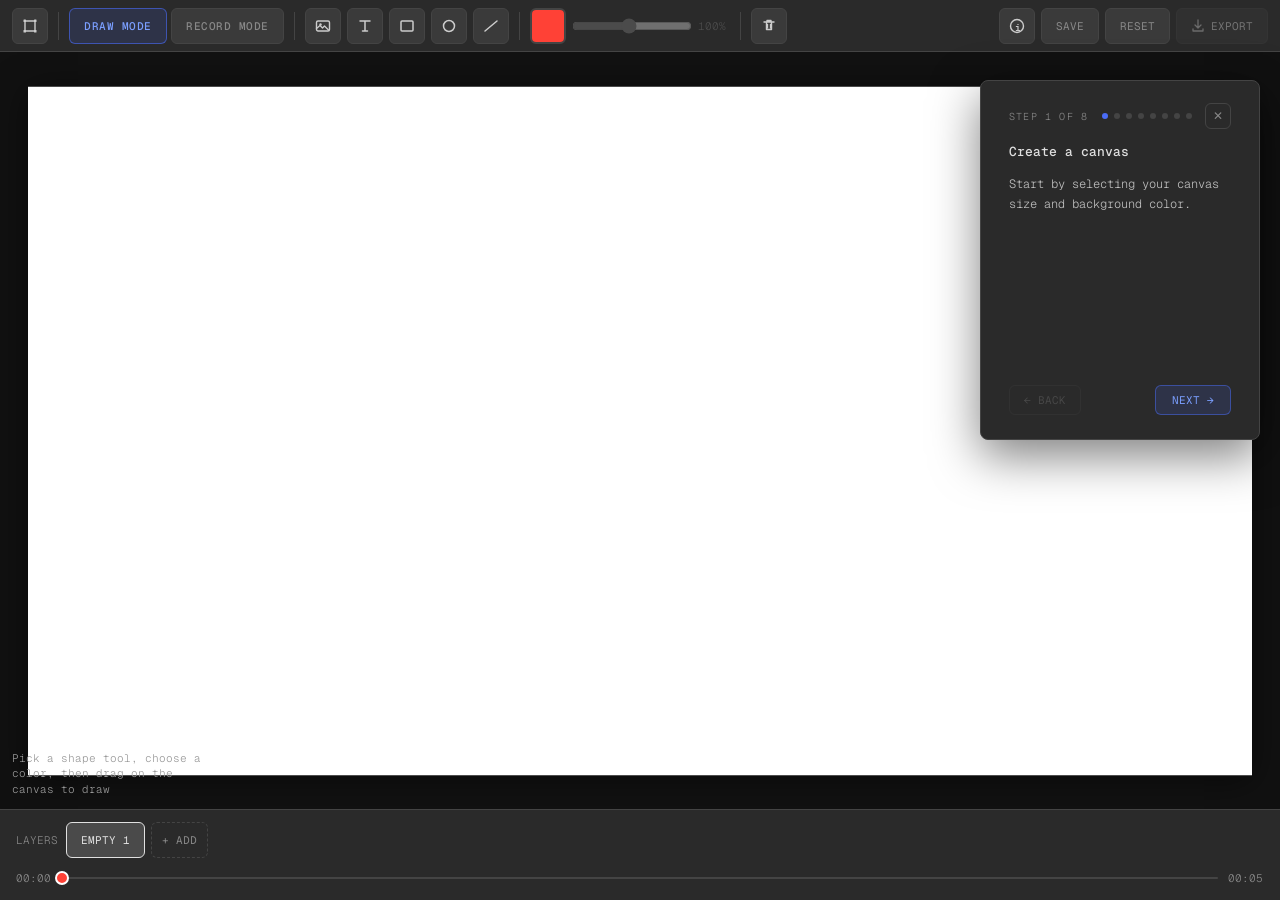
==== index.html @ f1c1f6b2 "updates" ====
<!DOCTYPE html>
<html lang="en">
<head>
<meta charset="UTF-8">
<meta name="viewport" content="width=device-width, initial-scale=1.0, maximum-scale=1.0, user-scalable=no">
<title>Motion Recorder</title>

<!-- PWA Meta Tags -->
<meta name="theme-color" content="#1a1a1a" />
<meta name="description" content="Record and animate shapes and images on a canvas" />
<meta name="mobile-web-app-capable" content="yes" />
<meta name="apple-mobile-web-app-capable" content="yes" />
<meta name="apple-mobile-web-app-status-bar-style" content="black-translucent" />
<meta name="apple-mobile-web-app-title" content="Motion" />

<!-- PWA Manifest -->
<link rel="manifest" href="manifest.json" />

<!-- Apple Touch Icons -->
<link rel="apple-touch-icon" href="icons/icon-192.png" />

<link rel="preconnect" href="https://fonts.googleapis.com">
<link rel="preconnect" href="https://fonts.gstatic.com" crossorigin>
<link href="https://fonts.googleapis.com/css2?family=Geist:wght@100..900&display=swap" rel="stylesheet">
<link rel="stylesheet" href="style.css">
</head>
<body>

<!-- TOOLBAR -->
<div id="toolbar">
  <!-- Canvas settings -->
  <button class="tool-btn" id="canvas-settings-btn" title="Canvas settings">
    <svg width="16" height="16" viewBox="0 0 16 16" fill="none">
      <rect x="3" y="3" width="10" height="10" rx="1" stroke="#ccc" stroke-width="1.4"/>
      <rect x="1.5" y="1.5" width="2.5" height="2.5" rx="0.5" fill="#ccc"/>
      <rect x="12" y="1.5" width="2.5" height="2.5" rx="0.5" fill="#ccc"/>
      <rect x="1.5" y="12" width="2.5" height="2.5" rx="0.5" fill="#ccc"/>
      <rect x="12" y="12" width="2.5" height="2.5" rx="0.5" fill="#ccc"/>
    </svg>
  </button>

  <div class="toolbar-sep"></div>

  <div id="mode-btns">
    <button id="btn-draw" class="mode-btn active">DRAW MODE</button>
    <button id="btn-record" class="mode-btn">RECORD MODE</button>
  </div>

  <div class="toolbar-sep"></div>

  <!-- Draw tools (visible in draw mode only) -->
  <div id="draw-tools">
    <button class="tool-btn" id="tool-image" title="Upload image">
      <svg width="16" height="16" viewBox="0 0 16 16" fill="none">
        <rect x="1.5" y="3" width="13" height="10" rx="1.5" stroke="#ccc" stroke-width="1.4"/>
        <circle cx="5.5" cy="6.5" r="1.2" fill="#ccc"/>
        <path d="M1.5 10.5l3.5-3 2.5 2.5 2-2 4 4" stroke="#ccc" stroke-width="1.3" stroke-linejoin="round" stroke-linecap="round"/>
      </svg>
    </button>
    <input type="file" id="image-input" accept="image/*" style="display:none">
    <button class="tool-btn" id="tool-text" title="Text">
      <svg width="16" height="16" viewBox="0 0 16 16" fill="none">
        <path d="M3 3h10M8 3v10M5.5 13h5" stroke="#ccc" stroke-width="1.5" stroke-linecap="round" stroke-linejoin="round"/>
      </svg>
    </button>
    <button class="tool-btn" id="tool-rect" title="Rectangle">
      <svg width="16" height="16" viewBox="0 0 16 16" fill="none">
        <rect x="2" y="3" width="12" height="10" rx="1" stroke="#ccc" stroke-width="1.5"/>
      </svg>
    </button>
    <button class="tool-btn" id="tool-circle" title="Circle">
      <svg width="16" height="16" viewBox="0 0 16 16" fill="none">
        <circle cx="8" cy="8" r="5.5" stroke="#ccc" stroke-width="1.5"/>
      </svg>
    </button>
    <button class="tool-btn" id="tool-line" title="Line">
      <svg width="16" height="16" viewBox="0 0 16 16" fill="none">
        <line x1="2" y1="13" x2="14" y2="3" stroke="#ccc" stroke-width="1.5" stroke-linecap="round"/>
      </svg>
    </button>
    <div class="toolbar-sep"></div>
    <!-- Color -->
    <button id="color-btn" title="Color">
      <input type="color" id="color-input" value="#ff4136">
      <div id="color-preview"></div>
    </button>
    <!-- Size -->
    <div id="toolbar-size-wrap">
      <input type="range" id="toolbar-size" min="10" max="200" value="100" title="Size">
      <span id="toolbar-size-val">100%</span>
    </div>
    <div class="toolbar-sep"></div>
    <button class="tool-btn delete-btn" title="Delete">
      <svg width="16" height="16" viewBox="0 0 16 16" fill="none">
        <path d="M3 4h10M6 4V2.5h4V4M5.5 4v7.5h5V4" stroke="#ccc" stroke-width="1.4" stroke-linecap="round" stroke-linejoin="round"/>
        <line x1="6.5" y1="6.5" x2="6.5" y2="10" stroke="#ccc" stroke-width="1.3" stroke-linecap="round"/>
        <line x1="9.5" y1="6.5" x2="9.5" y2="10" stroke="#ccc" stroke-width="1.3" stroke-linecap="round"/>
      </svg>
    </button>
  </div>

  <!-- Record tools (visible in record mode only) -->
  <div id="record-tools" class="hidden">
    <button class="ctrl-btn rec-btn" id="rec-btn" title="Record">
      <svg width="10" height="10" viewBox="0 0 10 10" fill="none">
        <circle cx="5" cy="5" r="4" fill="var(--accent)"/>
      </svg>
      <span class="rec-btn-label">PRESS R</span>
    </button>
    <select id="duration-select">
      <option value="3">3s</option>
      <option value="5" selected>5s</option>
      <option value="10">10s</option>
      <option value="15">15s</option>
      <option value="30">30s</option>
    </select>
    <button class="ctrl-btn" id="play-btn" title="Play">
      <svg width="14" height="14" viewBox="0 0 14 14" fill="none">
        <polygon points="3,1 13,7 3,13" fill="#ccc"/>
      </svg>
    </button>
    <button class="ctrl-btn" id="stop-btn" title="Stop">
      <svg width="14" height="14" viewBox="0 0 14 14" fill="none">
        <rect x="2" y="2" width="10" height="10" rx="1" fill="#ccc"/>
      </svg>
    </button>
    <div class="toolbar-sep"></div>
    <button class="tool-btn delete-btn" title="Delete">
      <svg width="16" height="16" viewBox="0 0 16 16" fill="none">
        <path d="M3 4h10M6 4V2.5h4V4M5.5 4v7.5h5V4" stroke="#ccc" stroke-width="1.4" stroke-linecap="round" stroke-linejoin="round"/>
        <line x1="6.5" y1="6.5" x2="6.5" y2="10" stroke="#ccc" stroke-width="1.3" stroke-linecap="round"/>
        <line x1="9.5" y1="6.5" x2="9.5" y2="10" stroke="#ccc" stroke-width="1.3" stroke-linecap="round"/>
      </svg>
    </button>
  </div>

  <!-- Info + Export (right-aligned group) -->
  <div id="toolbar-right">
    <button id="info-btn" title="How to use">
      <svg width="16" height="16" viewBox="0 0 16 16" fill="none">
        <circle cx="8" cy="8" r="6.5" stroke="#ccc" stroke-width="1.4"/>
        <text x="8" y="12.5" text-anchor="middle" font-family="IBM Plex Mono,monospace" font-size="9" font-weight="600" fill="#ccc">i</text>
      </svg>
    </button>
    <button id="save-btn" title="Save project (⌘S)">SAVE</button>
    <button id="reset-btn">RESET</button>
    <button id="export-btn" disabled>
      <svg width="14" height="14" viewBox="0 0 14 14" fill="none">
        <path d="M7 1v8M4 6l3 3 3-3M2 10v2h10v-2" stroke="#ccc" stroke-width="1.3" stroke-linecap="round" stroke-linejoin="round"/>
      </svg>
      EXPORT
    </button>
  </div>
</div>

<!-- Text editing overlay — fixed position, sits above everything -->
<textarea id="text-edit-input" class="hidden" rows="1" autocomplete="off" spellcheck="false"></textarea>

<!-- CANVAS -->
<div id="canvas-area">
  <canvas id="main-canvas"></canvas>
  <div id="rec-overlay"><div class="rec-dot"></div> REC <span id="rec-timer">0.0s</span></div>
  <div id="status">Pick a shape tool, choose a color, then drag on the canvas to draw</div>

  <!-- SHAPE INSPECTOR — lives inside canvas-area so position:absolute is relative to the canvas -->
  <div id="inspector">
    <div id="inspector-title">SHAPE</div>
    <div class="inspector-row" id="insp-color-row">
      <label>COLOR</label>
      <div id="insp-color-wrap">
        <input type="color" id="insp-color" />
        <div id="insp-color-preview"></div>
      </div>
    </div>
    <div class="inspector-row">
      <label>SIZE</label>
      <input type="range" id="insp-size" min="5" max="200" value="100" />
      <span id="insp-size-val">100%</span>
    </div>
    <button id="insp-close">DONE</button>
  </div>
</div>

<!-- BOTTOM PANEL -->
<div id="bottom-panel">
  <div id="layer-row">
    <span class="row-label">LAYERS</span>
    <button class="layer-tab active" data-layer="0">EMPTY 1</button>
    <button id="add-layer-btn">+ ADD</button>
  </div>

  <div id="timeline-row">
    <span id="time-start">00:00</span>
    <div id="timeline-track">
      <div id="timeline-bg"></div>
      <div id="timeline-filled"></div>
      <div id="timeline-head"></div>
    </div>
    <span id="time-end">05:00</span>
  </div>
</div>

<!-- Export Modal -->
<div id="modal">
  <div id="modal-box">
    <h3>Exporting WebM</h3>
    <p>Rendering frames...</p>
    <div id="modal-progress-bg"><div id="modal-progress"></div></div>
    <div id="modal-status"></div>
    <button id="modal-cancel">Cancel</button>
  </div>
</div>

<!-- Canvas Settings Modal -->
<div id="canvas-modal">
  <div id="canvas-modal-box">
    <div id="canvas-modal-header">
      <span id="canvas-modal-title">CANVAS</span>
      <button id="canvas-modal-close" title="Close">✕</button>
    </div>

    <div class="canvas-section-label">ASPECT RATIO</div>
    <div id="ratio-options">
      <button class="ratio-btn active" data-ratio="16:9">
        <div class="ratio-preview ratio-16-9"></div>
        <span>16:9</span>
      </button>
      <button class="ratio-btn" data-ratio="1:1">
        <div class="ratio-preview ratio-1-1"></div>
        <span>1:1</span>
      </button>
      <button class="ratio-btn" data-ratio="9:16">
        <div class="ratio-preview ratio-9-16"></div>
        <span>9:16</span>
      </button>
    </div>

    <div class="canvas-section-label">BACKGROUND COLOR</div>
    <div id="canvas-bg-row">
      <div id="canvas-bg-wrap">
        <input type="color" id="canvas-bg-input" value="#ffffff" />
        <div id="canvas-bg-preview"></div>
      </div>
      <span id="canvas-bg-hex">#ffffff</span>
    </div>

    <div id="canvas-modal-footer">
      <button id="canvas-modal-cancel">CANCEL</button>
      <button id="canvas-modal-save">SAVE</button>
    </div>
  </div>
</div>

<!-- Help Modal -->
<div id="help-modal">
  <div id="help-box">
    <div id="help-header">
      <div id="help-step-label">STEP <span id="help-step-num">1</span> OF 8</div>
      <div id="help-dots"></div>
      <button id="help-close" title="Close">✕</button>
    </div>
    <div id="help-title"></div>
    <div id="help-body"></div>
    <div id="help-footer">
      <button id="help-back">← BACK</button>
      <div id="help-actions">
        <button id="help-next">NEXT →</button>
      </div>
    </div>
  </div>
</div>

<!-- Reset Confirmation Modal -->
<div id="reset-modal">
  <div id="reset-modal-box">
    <div id="reset-modal-title">RESET CANVAS</div>
    <p id="reset-modal-msg">Are you sure you want to reset the canvas? Any progress saved will be lost.</p>
    <div id="reset-modal-footer">
      <button id="reset-modal-cancel">CANCEL</button>
      <button id="reset-modal-confirm">RESET</button>
    </div>
  </div>
</div>

  <script src="app.js"></script>
</body>
</html>
---- style.css ----
@import url('https://fonts.googleapis.com/css2?family=IBM+Plex+Mono:wght@300;400;500&family=IBM+Plex+Sans:wght@300;400;500&display=swap');

@import url('https://fonts.googleapis.com/css2?family=Geist:wght@100..900&display=swap');
@import url('https://fonts.googleapis.com/css2?family=Geist+Mono:wght@100..900&display=swap');


  *, *::before, *::after { box-sizing: border-box; margin: 0; padding: 0; }

  :root {
    --bg: #1a1a1a;
    --panel: #2a2a2a;
    --panel-light: #333;
    --border: #444;
    --text: #e0e0e0;
    --text-dim: #888;
    --accent: #ff4136;
    --accent-blue: #4a6cf7;
    --btn-bg: #3a3a3a;
    --btn-active: #4a4a4a;
    --font: "Geist Mono", monospace;
  }

  body {
    background: var(--bg);
    color: var(--text);
    font-family: var(--font);
    font-weight: 300;
    height: 100vh;
    height: 100dvh;
    display: flex;
    flex-direction: column;
    overflow: hidden;
    user-select: none;
  }

  /* TOP TOOLBAR */
  #toolbar {
    background: var(--panel);
    border-bottom: 1px solid var(--border);
    height: 52px;
    display: flex;
    align-items: center;
    padding: 0 12px;
    gap: 6px;
    flex-shrink: 0;
  }

  .tool-btn {
    width: 36px;
    height: 36px;
    background: var(--btn-bg);
    border: 1px solid var(--border);
    border-radius: 6px;
    cursor: pointer;
    display: flex;
    align-items: center;
    justify-content: center;
    transition: all 0.15s;
    position: relative;
  }
  .tool-btn:hover { background: var(--btn-active); border-color: #666; }
  .tool-btn.active { border-color: var(--accent-blue); background: rgba(74,108,247,0.15); }

  .tool-btn svg { pointer-events: none; }

  .toolbar-sep { width: 1px; height: 28px; background: var(--border); margin: 0 4px; }

  #draw-tools, #record-tools {
    display: flex;
    align-items: center;
    gap: 6px;
  }
  .hidden { display: none !important; }

  /* Color picker */
  #color-btn {
    width: 36px; height: 36px;
    border-radius: 6px;
    border: 2px solid var(--border);
    cursor: pointer;
    transition: border-color 0.15s;
    padding: 0;
    overflow: hidden;
    position: relative;
  }
  #color-btn:hover { border-color: #666; }
  #color-input {
    position: absolute; inset: 0;
    width: 100%; height: 100%;
    border: none; padding: 0;
    cursor: pointer;
    opacity: 0;
  }
  #color-preview {
    width: 100%; height: 100%;
    background: #ff4136;
    pointer-events: none;
  }

  /* Toolbar size slider */
  #toolbar-size-wrap {
    display: flex;
    align-items: center;
    gap: 6px;
    opacity: 0.35;
    pointer-events: none;
    transition: opacity 0.15s;
  }
  #toolbar-size-wrap.active {
    opacity: 1;
    pointer-events: auto;
  }
  #toolbar-size {
    width: 120px;
    accent-color: #888;
    cursor: pointer;
  }
  #toolbar-size-val {
    font-family: var(--font);
    font-size: 11px;
    color: var(--text-dim);
    min-width: 32px;
  }

  /* Size selector */
  #size-select {
    background: var(--btn-bg);
    border: 1px solid var(--border);
    border-radius: 6px;
    color: var(--text);
    font-family: var(--font);
    font-size: 11px;
    padding: 0 8px;
    height: 36px;
    cursor: pointer;
    outline: none;
  }

  /* Export btn top-right */
  #export-btn {
    margin-left: auto;
    background: var(--btn-bg);
    border: 1px solid var(--border);
    border-radius: 6px;
    color: var(--text);
    font-family: var(--font);
    font-size: 11px;
    padding: 0 14px;
    height: 36px;
    cursor: pointer;
    display: flex; align-items: center; gap: 6px;
    transition: all 0.15s;
  }
  #export-btn:hover { background: var(--btn-active); border-color: #666; }
  #export-btn:disabled { opacity: 0.4; cursor: not-allowed; }

  /* CANVAS AREA */
  #canvas-area {
    flex: 1;
    position: relative;
    overflow: hidden;
    background: #111;   /* dark surround so the canvas boundary is clear */
    cursor: default;
  }

  /* Canvas is centred and sized by JS to match the chosen aspect ratio */
  #main-canvas {
    position: absolute;
    top: 50%;
    left: 50%;
    transform: translate(-50%, -50%);
    box-shadow: 0 4px 32px rgba(0,0,0,0.5);
    cursor: crosshair;
    touch-action: none; /* prevent browser scroll/zoom on touch */
  }

  /* Recording overlay */
  #rec-overlay {
    position: absolute;
    top: 12px; right: 12px;
    background: rgba(255,65,54,0.9);
    color: white;
    font-family: var(--font);
    font-size: 12px;
    padding: 6px 12px;
    border-radius: 20px;
    display: none;
    align-items: center;
    gap: 6px;
    pointer-events: none;
  }
  #rec-overlay.visible { display: flex; }
  .rec-dot {
    width: 8px; height: 8px;
    border-radius: 50%;
    background: white;
    animation: blink 1s infinite;
  }
  @keyframes blink { 0%,100%{opacity:1} 50%{opacity:0.2} }

  /* Status bar */
  #status {
      position: absolute;
      bottom: 12px;
      left: 12px;
      font-family: var(--font);
      font-size: 11px;
      color: #999;
      pointer-events: none;
      max-width: 200px;
      line-height: 1.4;
      word-break: break-word;
  }

  /* BOTTOM PANEL */
  #bottom-panel {
    background: var(--panel);
    border-top: 1px solid var(--border);
    padding: 12px 16px;
    padding-bottom: max(12px, calc(12px + env(safe-area-inset-bottom)));
    flex-shrink: 0;
    display: flex;
    flex-direction: column;
    gap: 10px;
  }

  /* Layer tabs row */
  #layer-row {
    display: flex;
    align-items: center;
    gap: 6px;
    flex-shrink: 1;
    min-width: 0;
  }

  /* "LAYERS" label */
  .row-label {
    font-family: var(--font);
    font-size: 11px;
    color: var(--text-dim);
    margin-right: 2px;
    white-space: nowrap;
    flex-shrink: 0;
  }

  .layer-tab {
    height: 36px;
    padding: 0 14px;
    background: var(--btn-bg);
    border: 1px solid var(--border);
    border-radius: 6px;
    color: var(--text-dim);
    font-family: var(--font);
    font-size: 11px;
    cursor: pointer;
    transition: all 0.15s;
    white-space: nowrap;
  }
  .layer-tab:hover { background: var(--btn-active); color: var(--text); }
  .layer-tab.active { border-color: var(--text); color: var(--text); background: var(--btn-active); }
  .layer-tab.has-shape { border-color: var(--accent-blue); color: var(--text); }
  .layer-tab.has-animation { border-color: var(--accent); color: var(--text); }
  .layer-tab.dragging { opacity: 0.35; cursor: grabbing; }
  .layer-tab.drag-over { border-color: var(--accent-blue); background: rgba(74,108,247,0.2); }
  .layer-tab[draggable="true"] { cursor: grab; }

  #add-layer-btn {
    height: 36px;
    padding: 0 10px;
    background: none;
    border: 1px dashed var(--border);
    border-radius: 6px;
    color: var(--text-dim);
    font-family: var(--font);
    font-size: 11px;
    cursor: pointer;
    transition: all 0.15s;
    white-space: nowrap;
    flex-shrink: 0;
  }
  #add-layer-btn:hover { border-color: #666; color: var(--text); }

  .ctrl-btn {
    width: 36px; height: 36px;
    background: var(--btn-bg);
    border: 1px solid var(--border);
    border-radius: 6px;
    cursor: pointer;
    display: flex; align-items: center; justify-content: center;
    transition: all 0.15s;
  }
  .ctrl-btn:hover { background: var(--btn-active); }
  .ctrl-btn.rec-btn { border-color: var(--accent); background: rgba(255,65,54,0.15); }
  .ctrl-btn.rec-btn:hover { background: rgba(255,65,54,0.3); }
  .ctrl-btn.rec-btn.recording { background: var(--accent); }
  .ctrl-btn.rec-btn.recording .rec-btn-label { color: white; }
  .ctrl-btn.rec-btn.recording svg circle { fill: white; }

  /* "PRESS R" label inside record button — desktop only */
  .rec-btn-label {
    font-family: var(--font);
    font-size: 10px;
    color: var(--accent);
    white-space: nowrap;
    pointer-events: none;
  }
  .ctrl-btn.rec-btn {
    width: auto;
    padding: 0 10px;
    gap: 7px;
  }

  /* Timeline */
  #timeline-row {
    display: flex;
    align-items: center;
    gap: 10px;
  }

  #time-start, #time-end {
    font-family: var(--font);
    font-size: 11px;
    color: var(--text-dim);
    min-width: 36px;
  }

  #timeline-track {
    flex: 1;
    height: 20px;
    position: relative;
    cursor: pointer;
  }

  #timeline-bg {
    position: absolute;
    top: 50%; transform: translateY(-50%);
    width: 100%; height: 2px;
    background: var(--border);
    border-radius: 1px;
  }

  #timeline-filled {
    position: absolute;
    top: 50%; transform: translateY(-50%);
    left: 0; height: 2px;
    background: var(--accent);
    border-radius: 1px;
    width: 0%;
    transition: width 0.05s linear;
  }

  #timeline-head {
    position: absolute;
    top: 50%; transform: translate(-50%, -50%);
    width: 14px; height: 14px;
    background: var(--accent);
    border-radius: 50%;
    border: 2px solid #fff;
    left: 0%;
    cursor: grab;
    transition: left 0.05s linear;
  }
  #timeline-head:active { cursor: grabbing; }

  /* Mode buttons */
  #mode-btns {
    display: flex;
    align-items: center;
    gap: 4px;
  }

  .mode-btn {
    height: 36px;
    padding: 0 14px;
    border-radius: 6px;
    font-family: var(--font);
    font-size: 11px;
    font-weight: 500;
    letter-spacing: 0.05em;
    cursor: pointer;
    transition: all 0.18s ease;
    white-space: nowrap;
    /* inactive / greyed state */
    background: var(--btn-bg);
    border: 1px solid var(--border);
    color: var(--text-dim);
  }
  .mode-btn:hover:not(.active):not(:disabled) {
    background: var(--btn-active);
    border-color: #666;
    color: var(--text);
  }

  /* DRAW active */
  #btn-draw.active {
    border: 1.5px solid rgba(74,108,247,0.6);
    background: rgba(74,108,247,0.15);
    color: #7b9fff;
  }

  /* RECORD active */
  #btn-record.active {
    border: 1.5px solid rgba(255,65,54,0.6);
    background: rgba(255,65,54,0.12);
    color: #ff7a73;
  }

  .mode-btn:disabled {
    opacity: 0.4;
    cursor: not-allowed;
  }
  #duration-select {
    background: var(--btn-bg);
    border: 1px solid var(--border);
    border-radius: 6px;
    color: var(--text);
    font-family: var(--font);
    font-size: 11px;
    padding: 0 8px;
    height: 36px;
    cursor: pointer;
    outline: none;
  }

  /* Modal overlay */
  #modal {
    display: none;
    position: fixed; inset: 0;
    background: rgba(0,0,0,0.7);
    z-index: 100;
    align-items: center;
    justify-content: center;
  }
  #modal.visible { display: flex; }
  #modal-box {
    background: var(--panel);
    border: 1px solid var(--border);
    border-radius: 10px;
    padding: 28px 32px;
    min-width: 280px;
    text-align: center;
  }
  #modal-box h3 { font-family: var(--font); font-size: 14px; margin-bottom: 8px; }
  #modal-box p { font-size: 13px; color: var(--text-dim); margin-bottom: 20px; }
  #modal-progress-bg {
    height: 4px; background: var(--border); border-radius: 2px; overflow: hidden; margin-bottom: 20px;
  }
  #modal-progress { height: 100%; background: var(--accent); width: 0%; transition: width 0.1s; }
  #modal-cancel {
    background: var(--btn-bg); border: 1px solid var(--border); border-radius: 6px;
    color: var(--text); font-family: var(--font); font-size: 12px;
    padding: 8px 20px; cursor: pointer;
  }
  #modal-status {
    font-family: var(--font);
    font-size: 11px;
    color: var(--text-dim);
    margin-bottom: 14px;
    min-height: 16px;
  }
  /* Shape Inspector */
  #inspector {
    display: none;
    position: absolute;
    background: var(--panel);
    border: 1px solid var(--border);
    border-radius: 8px;
    padding: 14px 16px;
    width: 220px;
    box-shadow: 0 8px 32px rgba(0,0,0,0.4);
    z-index: 50;
    flex-direction: column;
    gap: 12px;
  }
  #inspector.visible { display: flex; }

  #inspector-title {
    font-family: var(--font);
    font-size: 10px;
    letter-spacing: 0.1em;
    color: var(--text-dim);
    margin-bottom: 2px;
  }

  .inspector-row {
    display: flex;
    align-items: center;
    gap: 10px;
  }
  .inspector-row label {
    font-family: var(--font);
    font-size: 10px;
    color: var(--text-dim);
    width: 36px;
    flex-shrink: 0;
  }

  #insp-color-wrap {
    position: relative;
    width: 32px; height: 32px;
    border-radius: 6px;
    border: 1.5px solid var(--border);
    overflow: hidden;
    cursor: pointer;
    flex-shrink: 0;
  }
  #insp-color {
    position: absolute; inset: 0;
    width: 100%; height: 100%;
    opacity: 0; cursor: pointer;
  }
  #insp-color-preview {
    position: absolute; inset: 0;
    pointer-events: none;
  }

  #insp-size {
    flex: 1;
    accent-color: var(--accent-blue);
    cursor: pointer;
  }
  #insp-size-val {
    font-family: var(--font);
    font-size: 10px;
    color: var(--text-dim);
    width: 34px;
    text-align: right;
    flex-shrink: 0;
  }

  #insp-close {
    margin-top: 2px;
    background: var(--btn-bg);
    border: 1px solid var(--border);
    border-radius: 6px;
    color: var(--text);
    font-family: var(--font);
    font-size: 11px;
    padding: 7px 0;
    cursor: pointer;
    transition: background 0.15s;
  }
  #insp-close:hover { background: var(--btn-active); }

  /* Toolbar right group (info + export) */
  #toolbar-right {
    margin-left: auto;
    display: flex;
    align-items: center;
    gap: 6px;
  }
  #export-btn { margin-left: 0; } /* reset the old margin-left:auto */

  /* Info button */
  #info-btn {
    width: 36px; height: 36px;
    background: var(--btn-bg);
    border: 1px solid var(--border);
    border-radius: 6px;
    cursor: pointer;
    display: flex; align-items: center; justify-content: center;
    transition: all 0.15s;
    flex-shrink: 0;
  }
  #info-btn:hover { background: var(--btn-active); border-color: #666; }

  /* Save button */
  #save-btn {
    background: var(--btn-bg);
    border: 1px solid var(--border);
    border-radius: 6px;
    color: #888;
    font-family: var(--font);
    font-size: 11px;
    padding: 0 14px;
    height: 36px;
    cursor: pointer;
    display: flex; align-items: center;
    transition: all 0.15s;
    white-space: nowrap;
  }
  #save-btn:hover { background: var(--btn-active); border-color: #666; color: #ccc; }
  #save-btn.unsaved { border-color: var(--accent); color: var(--accent); }
  #save-btn.unsaved:hover { background: var(--btn-active); }
  #save-btn.saved-flash { border-color: #5a9e6f; color: #5a9e6f; }

  /* Help modal overlay */
  #help-modal {
      display: none;
      position: absolute;
      top: 80px;
      right: 20px;
      z-index: 200; 
  }
  #help-modal.visible { display: block; }

  #help-box {
      background: var(--panel);
      border: 1px solid var(--border);
      border-radius: 8px;
      padding: 22px 28px 24px;
      width: 280px;
      height: 360px;
      display: flex;
      flex-direction: column;
      justify-content: space-between;
      gap: 14px;
      box-shadow: 0 16px 48px rgba(0,0,0,0.5);
  }

  /* Header row: step label left, ✕ right */
  #help-header {
    display: flex;
    align-items: center;
    justify-content: space-between;
  }

  #help-step-label {
    font-family: var(--font);
    font-size: 10px;
    letter-spacing: 0.12em;
    color: var(--text-dim);
  }

  /* ✕ close button in header */
  #help-close {
    width: 26px; height: 26px;
    background: none;
    border: 1px solid var(--border);
    border-radius: 6px;
    color: var(--text-dim);
    font-size: 12px;
    line-height: 1;
    cursor: pointer;
    display: flex; align-items: center; justify-content: center;
    transition: all 0.15s;
    padding: 0;
    flex-shrink: 0;
  }
  #help-close:hover { border-color: #666; color: var(--text); background: var(--btn-bg); }

  #help-title {
    font-family: var(--font);
    font-size: 13px;
    font-weight: 500;
    color: var(--text);
    line-height: 1.4;
  }

  #help-body {
    font-family: var(--font);
    font-size: 12px;
    color: #c0c0c0;
    line-height: 1.65;
    flex: 1;
  }

  #help-footer {
    display: flex;
    align-items: center;
    justify-content: space-between;
    margin-top: 4px;
  }

  /* Progress dots */
  #help-dots {
    display: flex;
    gap: 6px;
    align-items: center;
  }
  .help-dot {
    width: 6px; height: 6px;
    border-radius: 50%;
    background: var(--border);
    transition: background 0.2s;
  }
  .help-dot.active { background: var(--accent-blue); }

  #help-actions {
    display: flex;
    gap: 8px;
  }

  #help-back {
    background: none;
    border: 1px solid var(--border);
    border-radius: 6px;
    color: var(--text-dim);
    font-family: var(--font);
    font-size: 11px;
    padding: 7px 14px;
    cursor: pointer;
    transition: all 0.15s;
    white-space: nowrap;
  }
  #help-back:hover:not(:disabled) { border-color: #666; color: var(--text); background: var(--btn-bg); }
  #help-back:disabled { opacity: 0.3; cursor: not-allowed; }

  #help-next {
    background: rgba(74,108,247,0.15);
    border: 1px solid rgba(74,108,247,0.5);
    border-radius: 6px;
    color: #7b9fff;
    font-family: var(--font);
    font-size: 11px;
    padding: 7px 16px;
    cursor: pointer;
    transition: all 0.15s;
    white-space: nowrap;
  }
  #help-next:hover { background: rgba(74,108,247,0.25); border-color: rgba(74,108,247,0.8); color: #a0b8ff; }

  /* ─── CANVAS SETTINGS MODAL ──────────────────────────────────────────────── */
  #canvas-modal {
    display: none;
    position: fixed; inset: 0;
    background: rgba(0,0,0,0.6);
    z-index: 200;
    align-items: center;
    justify-content: center;
  }
  #canvas-modal.visible { display: flex; }

  #canvas-modal-box {
    background: var(--panel);
    border: 1px solid var(--border);
    border-radius: 12px;
    padding: 22px 26px 24px;
    width: 340px;
    max-width: calc(100vw - 40px);
    display: flex;
    flex-direction: column;
    gap: 16px;
    box-shadow: 0 16px 48px rgba(0,0,0,0.5);
  }

  #canvas-modal-header {
    display: flex;
    align-items: center;
    justify-content: space-between;
  }

  #canvas-modal-title {
    font-family: var(--font);
    font-size: 11px;
    font-weight: 500;
    letter-spacing: 0.1em;
    color: var(--text-dim);
  }

  #canvas-modal-close {
    width: 26px; height: 26px;
    background: none;
    border: 1px solid var(--border);
    border-radius: 6px;
    color: var(--text-dim);
    font-size: 12px;
    cursor: pointer;
    display: flex; align-items: center; justify-content: center;
    transition: all 0.15s;
    padding: 0;
  }
  #canvas-modal-close:hover { border-color: #666; color: var(--text); background: var(--btn-bg); }

  .canvas-section-label {
    font-family: var(--font);
    font-size: 10px;
    letter-spacing: 0.1em;
    color: var(--text-dim);
    margin-bottom: -8px;
  }

  /* Aspect ratio picker */
  #ratio-options {
    display: flex;
    gap: 10px;
    align-items: flex-end;
  }

  .ratio-btn {
    flex: 1;
    background: var(--btn-bg);
    border: 1.5px solid var(--border);
    border-radius: 8px;
    padding: 12px 8px 10px;
    cursor: pointer;
    display: flex;
    flex-direction: column;
    align-items: center;
    gap: 8px;
    transition: all 0.15s;
    color: var(--text-dim);
    font-family: var(--font);
    font-size: 11px;
  }
  .ratio-btn:hover { background: var(--btn-active); border-color: #666; color: var(--text); }
  .ratio-btn.active {
    border-color: var(--accent-blue);
    background: rgba(74,108,247,0.12);
    color: #7b9fff;
  }

  /* Visual ratio preview boxes */
  .ratio-preview {
    background: var(--text-dim);
    border-radius: 2px;
    opacity: 0.5;
    transition: opacity 0.15s;
  }
  .ratio-btn.active .ratio-preview { opacity: 1; background: #7b9fff; }
  .ratio-btn:hover .ratio-preview  { opacity: 0.8; }

  .ratio-16-9 { width: 48px; height: 27px; }
  .ratio-1-1  { width: 36px; height: 36px; }
  .ratio-9-16 { width: 24px; height: 42px; }

  /* Background color row */
  #canvas-bg-row {
    display: flex;
    align-items: center;
    gap: 12px;
  }

  #canvas-bg-wrap {
    position: relative;
    width: 36px; height: 36px;
    border-radius: 6px;
    border: 1.5px solid var(--border);
    overflow: hidden;
    cursor: pointer;
    flex-shrink: 0;
  }
  #canvas-bg-input {
    position: absolute; inset: 0;
    width: 100%; height: 100%;
    opacity: 0; cursor: pointer;
  }
  #canvas-bg-preview {
    position: absolute; inset: 0;
    background: #ffffff;
    pointer-events: none;
    /* Checkerboard for transparency perception */
    background-image:
      linear-gradient(45deg, #555 25%, transparent 25%),
      linear-gradient(-45deg, #555 25%, transparent 25%),
      linear-gradient(45deg, transparent 75%, #555 75%),
      linear-gradient(-45deg, transparent 75%, #555 75%);
    background-size: 8px 8px;
    background-position: 0 0, 0 4px, 4px -4px, -4px 0;
  }
  #canvas-bg-preview::after {
    content: '';
    position: absolute; inset: 0;
    background: inherit;
  }

  #canvas-bg-hex {
    font-family: var(--font);
    font-size: 12px;
    color: var(--text-dim);
  }

  /* Footer buttons */
  #canvas-modal-footer {
    display: flex;
    justify-content: flex-end;
    gap: 8px;
    margin-top: 4px;
  }

  #canvas-modal-cancel {
    background: none;
    border: 1px solid var(--border);
    border-radius: 6px;
    color: var(--text-dim);
    font-family: var(--font);
    font-size: 11px;
    padding: 8px 16px;
    cursor: pointer;
    transition: all 0.15s;
  }
  #canvas-modal-cancel:hover { border-color: #666; color: var(--text); background: var(--btn-bg); }

  #canvas-modal-save {
    background: rgba(74,108,247,0.15);
    border: 1px solid rgba(74,108,247,0.5);
    border-radius: 6px;
    color: #7b9fff;
    font-family: var(--font);
    font-size: 11px;
    padding: 8px 20px;
    cursor: pointer;
    transition: all 0.15s;
  }
  #canvas-modal-save:hover { background: rgba(74,108,247,0.25); border-color: rgba(74,108,247,0.8); color: #a0b8ff; }

  /* ─── RESET BUTTON ─────────────────────────────────────────────────────── */
  #reset-btn {
    background: var(--btn-bg);
    border: 1px solid var(--border);
    border-radius: 6px;
    color: #888;
    font-family: var(--font);
    font-size: 11px;
    padding: 0 14px;
    height: 36px;
    cursor: pointer;
    display: flex; align-items: center;
    transition: all 0.15s;
    white-space: nowrap;
  }
  #reset-btn:hover { background: var(--btn-active); border-color: #666; color: #ccc; }

  /* ─── RESET CONFIRMATION MODAL ──────────────────────────────────────────── */
  #reset-modal {
    display: none;
    position: fixed; inset: 0;
    background: rgba(0,0,0,0.6);
    z-index: 200;
    align-items: center;
    justify-content: center;
  }
  #reset-modal.visible { display: flex; }

  #reset-modal-box {
    background: var(--panel);
    border: 1px solid var(--border);
    border-radius: 12px;
    padding: 26px 28px 24px;
    width: 360px;
    max-width: calc(100vw - 40px);
    display: flex;
    flex-direction: column;
    gap: 14px;
    box-shadow: 0 16px 48px rgba(0,0,0,0.5);
  }

  #reset-modal-title {
    font-family: var(--font);
    font-size: 11px;
    font-weight: 500;
    letter-spacing: 0.1em;
    color: var(--text-dim);
  }

  #reset-modal-msg {
    font-family: var(--font);
    font-size: 13px;
    color: var(--text);
    line-height: 1.5;
    margin: 0;
  }

  #reset-modal-footer {
    display: flex;
    justify-content: flex-end;
    gap: 8px;
    margin-top: 4px;
  }

  #reset-modal-cancel {
    background: none;
    border: 1px solid var(--border);
    border-radius: 6px;
    color: var(--text-dim);
    font-family: var(--font);
    font-size: 11px;
    padding: 8px 16px;
    cursor: pointer;
    transition: all 0.15s;
  }
  #reset-modal-cancel:hover { border-color: #666; color: var(--text); background: var(--btn-active); }

  #reset-modal-confirm {
    background: rgba(74,108,247,0.15);
    border: 1px solid rgba(74,108,247,0.5);
    border-radius: 6px;
    color: #7b9fff;
    font-family: var(--font);
    font-size: 11px;
    padding: 8px 20px;
    cursor: pointer;
    transition: all 0.15s;
  }
  #reset-modal-confirm:hover { background: rgba(74,108,247,0.25); border-color: rgba(74,108,247,0.8); color: #a0b8ff; }

  /* ─── TEXT EDIT OVERLAY ─────────────────────────────────────────────────── */
  #text-edit-input {
    position: fixed;           /* viewport-relative — never clipped by overflow:hidden */
    background: transparent;
    border: none;
    outline: 1px dashed rgba(200, 200, 200, 0.7);
    border-radius: 2px;
    color: inherit;
    font-family: 'Geist', sans-serif;
    font-weight: 500;
    padding: 2px 8px;
    resize: none;
    overflow: hidden;
    z-index: 300;              /* above everything */
    line-height: 1.2;
    min-width: 120px;
    box-sizing: border-box;
    transform: translateX(-50%);
    white-space: nowrap;
    height: auto;
  }
  #text-edit-input.hidden { display: none; }
  #text-cursor { display: none; }

  /* ─── MOBILE RESPONSIVE ──────────────────────────────────────────────────── */
  @media (max-width: 640px) {
    /* Toolbar scrolls horizontally rather than wrapping */
    #toolbar {
      overflow-x: auto;
      -webkit-overflow-scrolling: touch;
      gap: 4px;
      padding: 0 8px;
      scrollbar-width: none;
    }
    #toolbar::-webkit-scrollbar { display: none; }

    /* Slightly larger touch targets */
    .tool-btn,
    #color-btn,
    #canvas-settings-btn,
    #info-btn {
      width: 42px;
      height: 42px;
      flex-shrink: 0;
    }

    .mode-btn {
      height: 42px;
      padding: 0 12px;
      font-size: 10px;
    }

    #export-btn,
    #save-btn {
      height: 42px;
      padding: 0 12px;
      font-size: 10px;
      white-space: nowrap;
    }

    #toolbar { height: 58px; }

    /* Bottom panel: stack timeline below the controls row */
    #bottom-panel { padding: 10px 12px; gap: 8px; }

    .layer-tab,
    #add-layer-btn { height: 42px; }

    .ctrl-btn { width: 42px; height: 42px; padding: 0; gap: 0; }
    .rec-btn-label { display: none; }
    .ctrl-btn.rec-btn { width: 42px; padding: 0; }

    #duration-select { height: 42px; }

    /* Modals full-width on mobile */
    #canvas-modal-box,
    #help-box {
      width: calc(100vw - 24px);
      padding: 18px 18px 20px;
    }

    /* Inspector full-width */
    #inspector { width: calc(100vw - 32px); }

    /* Status text readable */
    #status { font-size: 10px; }
  }
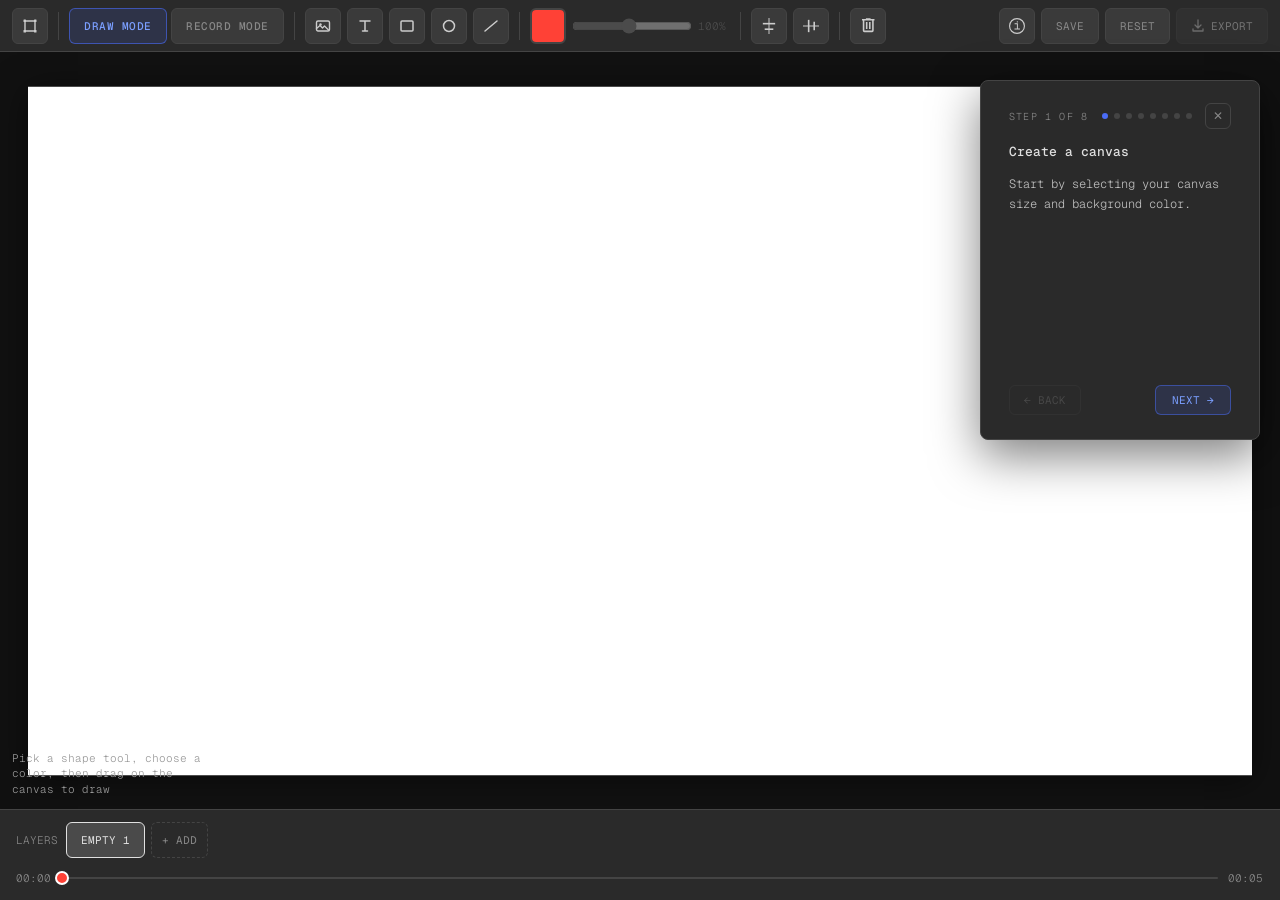
==== commit 1442ad81: "icons" ====
--- a/index.html
+++ b/index.html
@@ -90,11 +90,24 @@
       <span id="toolbar-size-val">100%</span>
     </div>
     <div class="toolbar-sep"></div>
+    <button class="tool-btn" id="align-h" title="Centre horizontally">
+      <svg width="16" height="16" viewBox="0 0 20 26" fill="none">
+        <path d="M10 0L10 26" stroke="#ccc" stroke-width="1.6"/>
+        <path d="M0 9.2L20 9.2" stroke="#ccc" stroke-width="2.6"/>
+        <path d="M3 18.2H17" stroke="#ccc" stroke-width="2.6"/>
+      </svg>
+    </button>
+    <button class="tool-btn" id="align-v" title="Centre vertically">
+      <svg width="16" height="16" viewBox="0 0 26 20" fill="none">
+        <path d="M0 10L26 10" stroke="#ccc" stroke-width="1.6"/>
+        <path d="M9.2 20L9.2 0" stroke="#ccc" stroke-width="2.6"/>
+        <path d="M18.2 17V3" stroke="#ccc" stroke-width="2.6"/>
+      </svg>
+    </button>
+    <div class="toolbar-sep"></div>
     <button class="tool-btn delete-btn" title="Delete">
-      <svg width="16" height="16" viewBox="0 0 16 16" fill="none">
-        <path d="M3 4h10M6 4V2.5h4V4M5.5 4v7.5h5V4" stroke="#ccc" stroke-width="1.4" stroke-linecap="round" stroke-linejoin="round"/>
-        <line x1="6.5" y1="6.5" x2="6.5" y2="10" stroke="#ccc" stroke-width="1.3" stroke-linecap="round"/>
-        <line x1="9.5" y1="6.5" x2="9.5" y2="10" stroke="#ccc" stroke-width="1.3" stroke-linecap="round"/>
+      <svg width="13" height="15" viewBox="0 0 15 17" fill="none">
+        <path d="M2.7 16.2C2.205 16.2 1.7814 16.0239 1.4292 15.6717C1.077 15.3195 0.9006 14.8956 0.9 14.4V2.7H0V0.9H4.5V0H9.9V0.9H14.4V2.7H13.5V14.4C13.5 14.895 13.3239 15.3189 12.9717 15.6717C12.6195 16.0245 12.1956 16.2006 11.7 16.2H2.7ZM11.7 2.7H2.7V14.4H11.7V2.7ZM4.5 12.6H6.3V4.5H4.5V12.6ZM8.1 12.6H9.9V4.5H8.1V12.6Z" fill="#ccc"/>
       </svg>
     </button>
   </div>
@@ -126,10 +139,8 @@
     </button>
     <div class="toolbar-sep"></div>
     <button class="tool-btn delete-btn" title="Delete">
-      <svg width="16" height="16" viewBox="0 0 16 16" fill="none">
-        <path d="M3 4h10M6 4V2.5h4V4M5.5 4v7.5h5V4" stroke="#ccc" stroke-width="1.4" stroke-linecap="round" stroke-linejoin="round"/>
-        <line x1="6.5" y1="6.5" x2="6.5" y2="10" stroke="#ccc" stroke-width="1.3" stroke-linecap="round"/>
-        <line x1="9.5" y1="6.5" x2="9.5" y2="10" stroke="#ccc" stroke-width="1.3" stroke-linecap="round"/>
+      <svg width="13" height="15" viewBox="0 0 15 17" fill="none">
+        <path d="M2.7 16.2C2.205 16.2 1.7814 16.0239 1.4292 15.6717C1.077 15.3195 0.9006 14.8956 0.9 14.4V2.7H0V0.9H4.5V0H9.9V0.9H14.4V2.7H13.5V14.4C13.5 14.895 13.3239 15.3189 12.9717 15.6717C12.6195 16.0245 12.1956 16.2006 11.7 16.2H2.7ZM11.7 2.7H2.7V14.4H11.7V2.7ZM4.5 12.6H6.3V4.5H4.5V12.6ZM8.1 12.6H9.9V4.5H8.1V12.6Z" fill="#ccc"/>
       </svg>
     </button>
   </div>
@@ -138,8 +149,8 @@
   <div id="toolbar-right">
     <button id="info-btn" title="How to use">
       <svg width="16" height="16" viewBox="0 0 16 16" fill="none">
-        <circle cx="8" cy="8" r="6.5" stroke="#ccc" stroke-width="1.4"/>
-        <text x="8" y="12.5" text-anchor="middle" font-family="IBM Plex Mono,monospace" font-size="9" font-weight="600" fill="#ccc">i</text>
+        <path d="M7.92257 11.4287V5.37155H8.88257V11.4287H7.92257ZM5.48828 11.4287V10.583H10.974V11.4287H5.48828ZM5.60257 6.21726V5.37155H8.88257V6.21726H5.60257ZM7.83114 4.42298V3.30298H8.83685V4.42298H7.83114Z" fill="#ccc"/>
+        <rect x="0.571429" y="0.571429" width="14.8571" height="14.8571" rx="7.42857" stroke="#ccc" stroke-width="1.14286"/>
       </svg>
     </button>
     <button id="save-btn" title="Save project (⌘S)">SAVE</button>
--- a/style.css
+++ b/style.css
@@ -1037,7 +1037,8 @@
     }
 
     #export-btn,
-    #save-btn {
+    #save-btn,
+    #reset-btn {
       height: 42px;
       padding: 0 12px;
       font-size: 10px;
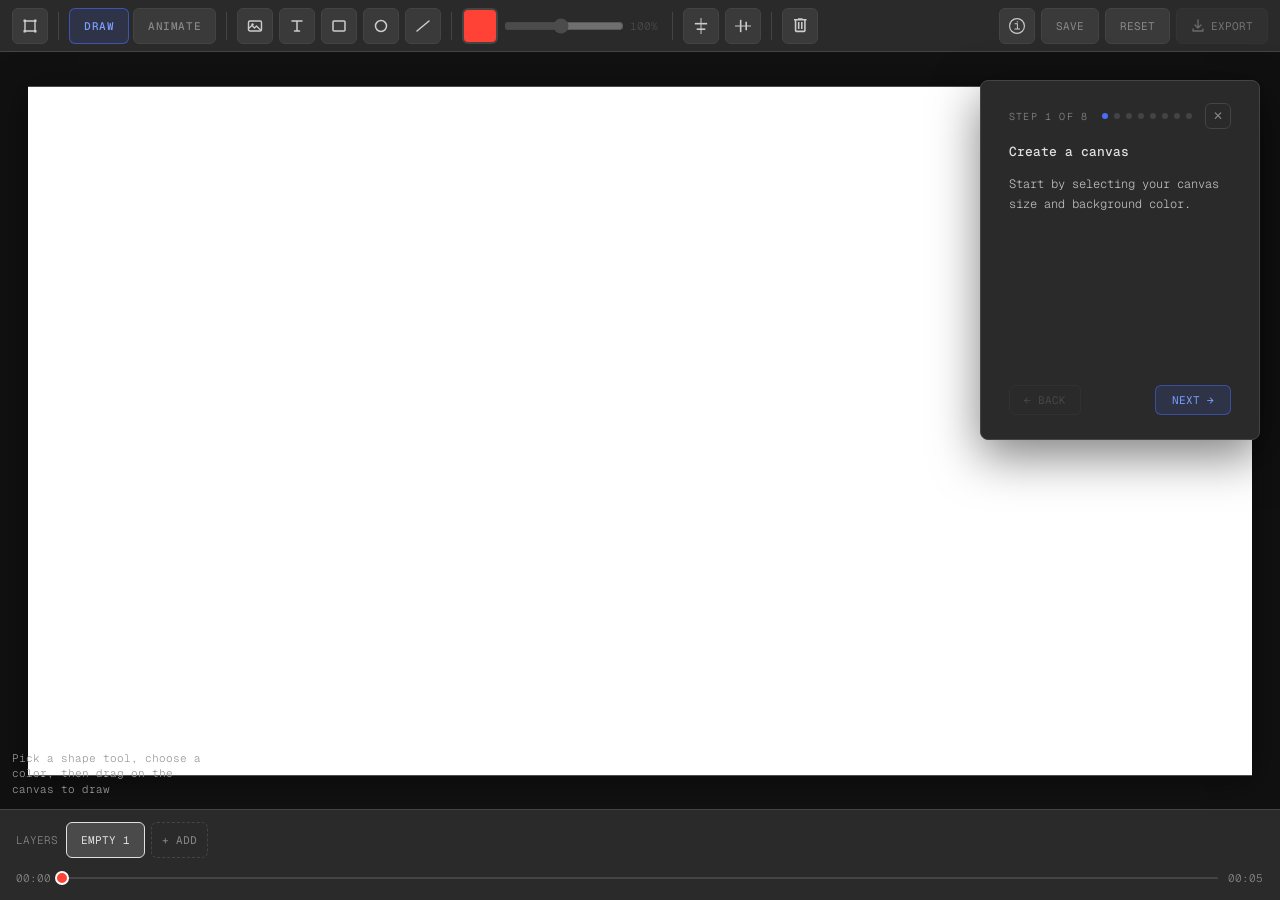
==== commit 6ed88ca8: "updates" ====
--- a/index.html
+++ b/index.html
@@ -3,7 +3,7 @@
 <head>
 <meta charset="UTF-8">
 <meta name="viewport" content="width=device-width, initial-scale=1.0, maximum-scale=1.0, user-scalable=no">
-<title>Motion Recorder</title>
+<title>wiggle</title>
 
 <!-- PWA Meta Tags -->
 <meta name="theme-color" content="#1a1a1a" />
@@ -12,6 +12,11 @@
 <meta name="apple-mobile-web-app-capable" content="yes" />
 <meta name="apple-mobile-web-app-status-bar-style" content="black-translucent" />
 <meta name="apple-mobile-web-app-title" content="Motion" />
+
+<!-- Favicons -->
+<link rel="icon" type="image/png" sizes="64x64" href="favicon/64.png" />
+<link rel="icon" type="image/png" sizes="32x32" href="favicon/32.png" />
+<link rel="icon" type="image/png" sizes="16x16" href="favicon/16.png" />
 
 <!-- PWA Manifest -->
 <link rel="manifest" href="manifest.json" />
@@ -42,8 +47,8 @@
   <div class="toolbar-sep"></div>
 
   <div id="mode-btns">
-    <button id="btn-draw" class="mode-btn active">DRAW MODE</button>
-    <button id="btn-record" class="mode-btn">RECORD MODE</button>
+    <button id="btn-draw" class="mode-btn active">DRAW</button>
+    <button id="btn-record" class="mode-btn">ANIMATE</button>
   </div>
 
   <div class="toolbar-sep"></div>
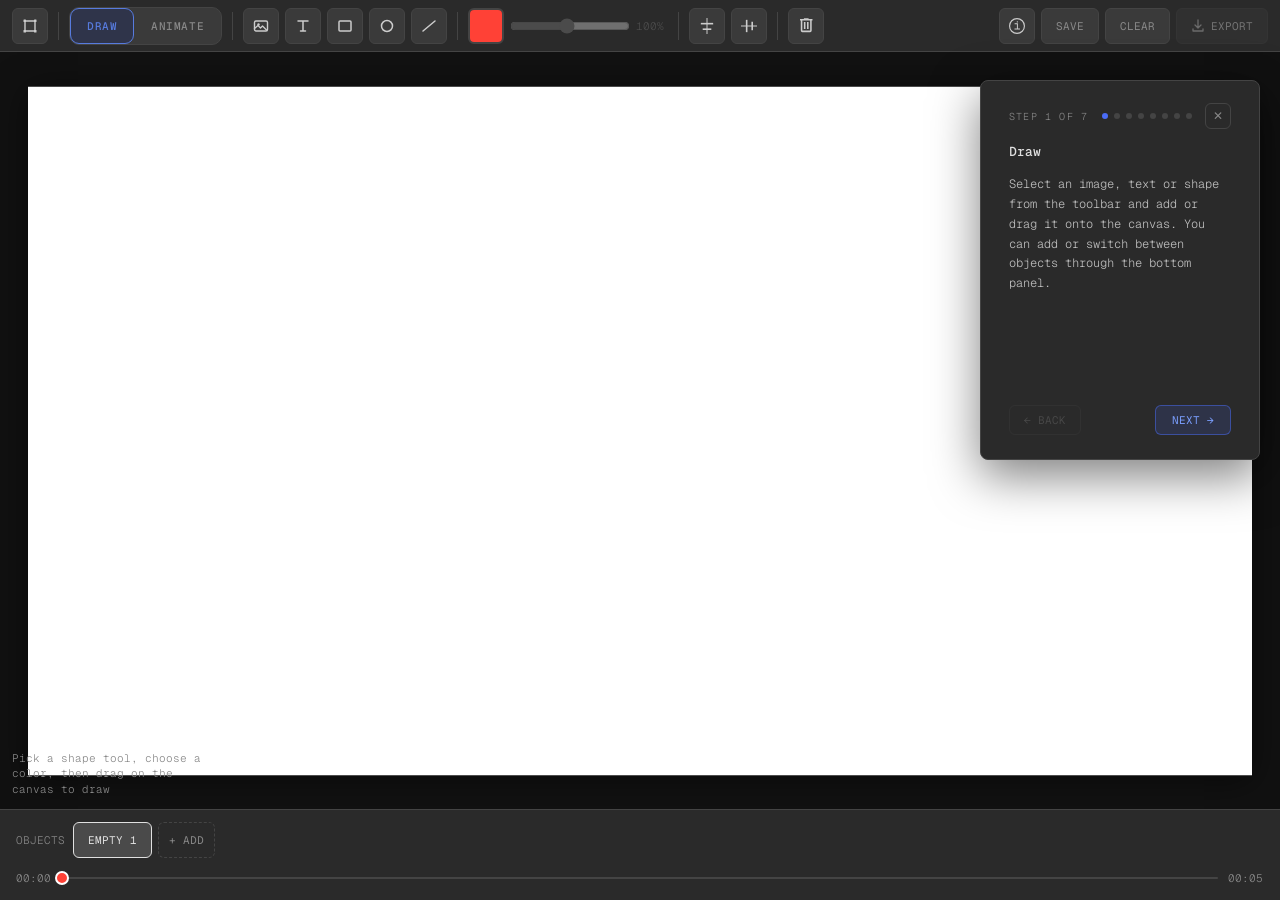
==== commit 4a619f4c: "updates" ====
--- a/index.html
+++ b/index.html
@@ -125,6 +125,7 @@
       </svg>
       <span class="rec-btn-label">PRESS R</span>
     </button>
+    <div class="toolbar-sep"></div>
     <select id="duration-select">
       <option value="3">3s</option>
       <option value="5" selected>5s</option>
@@ -159,7 +160,7 @@
       </svg>
     </button>
     <button id="save-btn" title="Save project (⌘S)">SAVE</button>
-    <button id="reset-btn">RESET</button>
+    <button id="reset-btn">CLEAR</button>
     <button id="export-btn" disabled>
       <svg width="14" height="14" viewBox="0 0 14 14" fill="none">
         <path d="M7 1v8M4 6l3 3 3-3M2 10v2h10v-2" stroke="#ccc" stroke-width="1.3" stroke-linecap="round" stroke-linejoin="round"/>
@@ -200,7 +201,7 @@
 <!-- BOTTOM PANEL -->
 <div id="bottom-panel">
   <div id="layer-row">
-    <span class="row-label">LAYERS</span>
+    <span class="row-label">OBJECTS</span>
     <button class="layer-tab active" data-layer="0">EMPTY 1</button>
     <button id="add-layer-btn">+ ADD</button>
   </div>
@@ -219,11 +220,26 @@
 <!-- Export Modal -->
 <div id="modal">
   <div id="modal-box">
-    <h3>Exporting WebM</h3>
-    <p>Rendering frames...</p>
-    <div id="modal-progress-bg"><div id="modal-progress"></div></div>
-    <div id="modal-status"></div>
-    <button id="modal-cancel">Cancel</button>
+    <!-- Phase 1: rendering -->
+    <div id="modal-render-phase">
+      <h3>Exporting WebM</h3>
+      <p>Rendering frames...</p>
+      <div id="modal-progress-bg"><div id="modal-progress"></div></div>
+      <div id="modal-status"></div>
+      <button id="modal-cancel">CANCEL</button>
+    </div>
+    <!-- Phase 2: save -->
+    <div id="modal-save-phase" class="hidden">
+      <h3>Save as</h3>
+      <div id="modal-filename-row">
+        <input type="text" id="modal-filename" placeholder="motion" spellcheck="false" />
+        <span id="modal-filename-ext">.webm</span>
+      </div>
+      <div id="modal-save-footer">
+        <button id="modal-save-cancel">CANCEL</button>
+        <button id="modal-save-done">DONE</button>
+      </div>
+    </div>
   </div>
 </div>
 
@@ -271,7 +287,7 @@
 <div id="help-modal">
   <div id="help-box">
     <div id="help-header">
-      <div id="help-step-label">STEP <span id="help-step-num">1</span> OF 8</div>
+      <div id="help-step-label">STEP <span id="help-step-num">1</span> OF 7</div>
       <div id="help-dots"></div>
       <button id="help-close" title="Close">✕</button>
     </div>
@@ -289,11 +305,11 @@
 <!-- Reset Confirmation Modal -->
 <div id="reset-modal">
   <div id="reset-modal-box">
-    <div id="reset-modal-title">RESET CANVAS</div>
+    <div id="reset-modal-title">CLEAR CANVAS</div>
     <p id="reset-modal-msg">Are you sure you want to reset the canvas? Any progress saved will be lost.</p>
     <div id="reset-modal-footer">
       <button id="reset-modal-cancel">CANCEL</button>
-      <button id="reset-modal-confirm">RESET</button>
+      <button id="reset-modal-confirm">CLEAR</button>
     </div>
   </div>
 </div>
--- a/style.css
+++ b/style.css
@@ -7,16 +7,50 @@
   *, *::before, *::after { box-sizing: border-box; margin: 0; padding: 0; }
 
   :root {
+    /* Surfaces */
     --bg: #1a1a1a;
     --panel: #2a2a2a;
     --panel-light: #333;
+    --canvas-surround: #111;
+    --checker-mid: #555;
+
+    /* Borders */
     --border: #444;
+    --border-hover: #666;
+
+    /* Text */
     --text: #e0e0e0;
+    --text-hover: #ccc;
     --text-dim: #888;
+    --text-body: #c0c0c0;
+
+    /* Accent red */
     --accent: #ff4136;
+    --accent-rgb: 255, 65, 54;
+    --accent-light: #ff7a73;
+
+    /* Accent blue */
     --accent-blue: #4a6cf7;
+    --accent-blue-rgb: 74, 108, 247;
+    --accent-blue-light: #7b9fff;
+
+    /* State */
+    --color-saved: #5a9e6f;
+
+    /* Mode toggle pills */
+    --toggle-draw-bg: #2f344a;
+    --toggle-draw-color: #577bde;
+    --toggle-animate-bg: #452e2c;
+    --toggle-animate-color: #ff4848;
+
+    /* Buttons */
     --btn-bg: #3a3a3a;
     --btn-active: #4a4a4a;
+
+    /* Overlays & misc */
+    --overlay-bg: rgba(0,0,0,0.6);
+    --text-edit-outline: rgba(200, 200, 200, 0.7);
+
     --font: "Geist Mono", monospace;
   }
 
@@ -58,8 +92,8 @@
     transition: all 0.15s;
     position: relative;
   }
-  .tool-btn:hover { background: var(--btn-active); border-color: #666; }
-  .tool-btn.active { border-color: var(--accent-blue); background: rgba(74,108,247,0.15); }
+  .tool-btn:hover { background: var(--btn-active); border-color: var(--border-hover); }
+  .tool-btn.active { border-color: var(--accent-blue); background: rgba(var(--accent-blue-rgb), 0.15); }
 
   .tool-btn svg { pointer-events: none; }
 
@@ -83,7 +117,7 @@
     overflow: hidden;
     position: relative;
   }
-  #color-btn:hover { border-color: #666; }
+  #color-btn:hover { border-color: var(--border-hover); }
   #color-input {
     position: absolute; inset: 0;
     width: 100%; height: 100%;
@@ -93,7 +127,7 @@
   }
   #color-preview {
     width: 100%; height: 100%;
-    background: #ff4136;
+    background: var(--accent);
     pointer-events: none;
   }
 
@@ -112,7 +146,7 @@
   }
   #toolbar-size {
     width: 120px;
-    accent-color: #888;
+    accent-color: var(--text-dim);
     cursor: pointer;
   }
   #toolbar-size-val {
@@ -151,7 +185,7 @@
     display: flex; align-items: center; gap: 6px;
     transition: all 0.15s;
   }
-  #export-btn:hover { background: var(--btn-active); border-color: #666; }
+  #export-btn:hover { background: var(--btn-active); border-color: var(--border-hover); }
   #export-btn:disabled { opacity: 0.4; cursor: not-allowed; }
 
   /* CANVAS AREA */
@@ -159,7 +193,7 @@
     flex: 1;
     position: relative;
     overflow: hidden;
-    background: #111;   /* dark surround so the canvas boundary is clear */
+    background: var(--canvas-surround);   /* dark surround so the canvas boundary is clear */
     cursor: default;
   }
 
@@ -178,7 +212,7 @@
   #rec-overlay {
     position: absolute;
     top: 12px; right: 12px;
-    background: rgba(255,65,54,0.9);
+    background: rgba(var(--accent-rgb), 0.9);
     color: white;
     font-family: var(--font);
     font-size: 12px;
@@ -205,7 +239,7 @@
       left: 12px;
       font-family: var(--font);
       font-size: 11px;
-      color: #999;
+      color: var(--text-dim);
       pointer-events: none;
       max-width: 200px;
       line-height: 1.4;
@@ -261,7 +295,7 @@
   .layer-tab.has-shape { border-color: var(--accent-blue); color: var(--text); }
   .layer-tab.has-animation { border-color: var(--accent); color: var(--text); }
   .layer-tab.dragging { opacity: 0.35; cursor: grabbing; }
-  .layer-tab.drag-over { border-color: var(--accent-blue); background: rgba(74,108,247,0.2); }
+  .layer-tab.drag-over { border-color: var(--accent-blue); background: rgba(var(--accent-blue-rgb), 0.2); }
   .layer-tab[draggable="true"] { cursor: grab; }
 
   #add-layer-btn {
@@ -278,7 +312,7 @@
     white-space: nowrap;
     flex-shrink: 0;
   }
-  #add-layer-btn:hover { border-color: #666; color: var(--text); }
+  #add-layer-btn:hover { border-color: var(--border-hover); color: var(--text); }
 
   .ctrl-btn {
     width: 36px; height: 36px;
@@ -290,8 +324,8 @@
     transition: all 0.15s;
   }
   .ctrl-btn:hover { background: var(--btn-active); }
-  .ctrl-btn.rec-btn { border-color: var(--accent); background: rgba(255,65,54,0.15); }
-  .ctrl-btn.rec-btn:hover { background: rgba(255,65,54,0.3); }
+  .ctrl-btn.rec-btn { border-color: var(--accent); background: rgba(var(--accent-rgb), 0.15); }
+  .ctrl-btn.rec-btn:hover { background: rgba(var(--accent-rgb), 0.3); }
   .ctrl-btn.rec-btn.recording { background: var(--accent); }
   .ctrl-btn.rec-btn.recording .rec-btn-label { color: white; }
   .ctrl-btn.rec-btn.recording svg circle { fill: white; }
@@ -355,24 +389,27 @@
     width: 14px; height: 14px;
     background: var(--accent);
     border-radius: 50%;
-    border: 2px solid #fff;
+    border: 2px solid white;
     left: 0%;
     cursor: grab;
     transition: left 0.05s linear;
   }
   #timeline-head:active { cursor: grabbing; }
 
-  /* Mode buttons */
+  /* Mode toggle */
   #mode-btns {
     display: flex;
-    align-items: center;
-    gap: 4px;
+    align-items: stretch;
+    background: var(--btn-bg);
+    border: 1px solid var(--border);
+    border-radius: 10px;
+    gap: 0;
   }
 
   .mode-btn {
     height: 36px;
-    padding: 0 14px;
-    border-radius: 6px;
+    padding: 0 16px;
+    border-radius: 9px;
     font-family: var(--font);
     font-size: 11px;
     font-weight: 500;
@@ -380,29 +417,26 @@
     cursor: pointer;
     transition: all 0.18s ease;
     white-space: nowrap;
-    /* inactive / greyed state */
-    background: var(--btn-bg);
-    border: 1px solid var(--border);
+    background: transparent;
+    border: 1px solid transparent;
     color: var(--text-dim);
   }
   .mode-btn:hover:not(.active):not(:disabled) {
-    background: var(--btn-active);
-    border-color: #666;
     color: var(--text);
   }
 
   /* DRAW active */
   #btn-draw.active {
-    border: 1.5px solid rgba(74,108,247,0.6);
-    background: rgba(74,108,247,0.15);
-    color: #7b9fff;
-  }
-
-  /* RECORD active */
+    background: var(--toggle-draw-bg);
+    border-color: var(--toggle-draw-color);
+    color: var(--toggle-draw-color);
+  }
+
+  /* ANIMATE active */
   #btn-record.active {
-    border: 1.5px solid rgba(255,65,54,0.6);
-    background: rgba(255,65,54,0.12);
-    color: #ff7a73;
+    background: var(--toggle-animate-bg);
+    border-color: var(--toggle-animate-color);
+    color: var(--toggle-animate-color);
   }
 
   .mode-btn:disabled {
@@ -426,8 +460,8 @@
   #modal {
     display: none;
     position: fixed; inset: 0;
-    background: rgba(0,0,0,0.7);
-    z-index: 100;
+    background: var(--overlay-bg);
+    z-index: 300;
     align-items: center;
     justify-content: center;
   }
@@ -440,17 +474,44 @@
     min-width: 280px;
     text-align: center;
   }
-  #modal-box h3 { font-family: var(--font); font-size: 14px; margin-bottom: 8px; }
+  #modal-box h3 { font-family: var(--font); font-size: 14px; margin-bottom: 12px; }
   #modal-box p { font-size: 13px; color: var(--text-dim); margin-bottom: 20px; }
+  #modal-filename-row {
+    display: flex; align-items: center; gap: 4px; margin-bottom: 4px;
+  }
+  #modal-filename {
+    flex: 1; background: var(--btn-bg); border: 1px solid var(--border);
+    border-radius: 6px; color: var(--text); font-family: var(--font);
+    font-size: 12px; padding: 6px 10px; outline: none;
+  }
+  #modal-filename:focus { border-color: var(--border-hover); }
+  #modal-filename-ext { font-family: var(--font); font-size: 12px; color: var(--text-dim); }
   #modal-progress-bg {
     height: 4px; background: var(--border); border-radius: 2px; overflow: hidden; margin-bottom: 20px;
   }
   #modal-progress { height: 100%; background: var(--accent); width: 0%; transition: width 0.1s; }
   #modal-cancel {
-    background: var(--btn-bg); border: 1px solid var(--border); border-radius: 6px;
-    color: var(--text); font-family: var(--font); font-size: 12px;
-    padding: 8px 20px; cursor: pointer;
-  }
+    background: none; border: 1px solid var(--border); border-radius: 6px;
+    color: var(--text-dim); font-family: var(--font); font-size: 11px;
+    padding: 8px 16px; cursor: pointer; transition: all 0.15s;
+  }
+  #modal-cancel:hover { border-color: var(--border-hover); color: var(--text); background: var(--btn-bg); }
+  #modal-save-footer {
+    display: flex; justify-content: center; gap: 8px; margin-top: 24px;
+  }
+  #modal-save-phase { padding: 8px 0 4px; }
+  #modal-save-cancel {
+    background: none; border: 1px solid var(--border); border-radius: 6px;
+    color: var(--text-dim); font-family: var(--font); font-size: 11px;
+    padding: 8px 16px; cursor: pointer; transition: all 0.15s;
+  }
+  #modal-save-cancel:hover { border-color: var(--border-hover); color: var(--text); background: var(--btn-bg); }
+  #modal-save-done {
+    background: rgba(var(--accent-blue-rgb), 0.15); border: 1px solid rgba(var(--accent-blue-rgb), 0.5);
+    border-radius: 6px; color: var(--accent-blue-light); font-family: var(--font); font-size: 11px;
+    padding: 8px 20px; cursor: pointer; transition: all 0.15s;
+  }
+  #modal-save-done:hover { background: rgba(var(--accent-blue-rgb), 0.25); border-color: rgba(var(--accent-blue-rgb), 0.8); color: var(--accent-blue-light); }
   #modal-status {
     font-family: var(--font);
     font-size: 11px;
@@ -562,14 +623,14 @@
     transition: all 0.15s;
     flex-shrink: 0;
   }
-  #info-btn:hover { background: var(--btn-active); border-color: #666; }
+  #info-btn:hover { background: var(--btn-active); border-color: var(--border-hover); }
 
   /* Save button */
   #save-btn {
     background: var(--btn-bg);
     border: 1px solid var(--border);
     border-radius: 6px;
-    color: #888;
+    color: var(--text-dim);
     font-family: var(--font);
     font-size: 11px;
     padding: 0 14px;
@@ -579,10 +640,10 @@
     transition: all 0.15s;
     white-space: nowrap;
   }
-  #save-btn:hover { background: var(--btn-active); border-color: #666; color: #ccc; }
+  #save-btn:hover { background: var(--btn-active); border-color: var(--border-hover); color: var(--text-hover); }
   #save-btn.unsaved { border-color: var(--accent); color: var(--accent); }
   #save-btn.unsaved:hover { background: var(--btn-active); }
-  #save-btn.saved-flash { border-color: #5a9e6f; color: #5a9e6f; }
+  #save-btn.saved-flash { border-color: var(--color-saved); color: var(--color-saved); }
 
   /* Help modal overlay */
   #help-modal {
@@ -590,7 +651,7 @@
       position: absolute;
       top: 80px;
       right: 20px;
-      z-index: 200; 
+      z-index: 200;
   }
   #help-modal.visible { display: block; }
 
@@ -600,7 +661,7 @@
       border-radius: 8px;
       padding: 22px 28px 24px;
       width: 280px;
-      height: 360px;
+      height: 380px;
       display: flex;
       flex-direction: column;
       justify-content: space-between;
@@ -637,7 +698,7 @@
     padding: 0;
     flex-shrink: 0;
   }
-  #help-close:hover { border-color: #666; color: var(--text); background: var(--btn-bg); }
+  #help-close:hover { border-color: var(--border-hover); color: var(--text); background: var(--btn-bg); }
 
   #help-title {
     font-family: var(--font);
@@ -650,7 +711,7 @@
   #help-body {
     font-family: var(--font);
     font-size: 12px;
-    color: #c0c0c0;
+    color: var(--text-body);
     line-height: 1.65;
     flex: 1;
   }
@@ -693,14 +754,14 @@
     transition: all 0.15s;
     white-space: nowrap;
   }
-  #help-back:hover:not(:disabled) { border-color: #666; color: var(--text); background: var(--btn-bg); }
+  #help-back:hover:not(:disabled) { border-color: var(--border-hover); color: var(--text); background: var(--btn-bg); }
   #help-back:disabled { opacity: 0.3; cursor: not-allowed; }
 
   #help-next {
-    background: rgba(74,108,247,0.15);
-    border: 1px solid rgba(74,108,247,0.5);
-    border-radius: 6px;
-    color: #7b9fff;
+    background: rgba(var(--accent-blue-rgb), 0.15);
+    border: 1px solid rgba(var(--accent-blue-rgb), 0.5);
+    border-radius: 6px;
+    color: var(--accent-blue-light);
     font-family: var(--font);
     font-size: 11px;
     padding: 7px 16px;
@@ -708,13 +769,13 @@
     transition: all 0.15s;
     white-space: nowrap;
   }
-  #help-next:hover { background: rgba(74,108,247,0.25); border-color: rgba(74,108,247,0.8); color: #a0b8ff; }
+  #help-next:hover { background: rgba(var(--accent-blue-rgb), 0.25); border-color: rgba(var(--accent-blue-rgb), 0.8); color: var(--accent-blue-light); }
 
   /* ─── CANVAS SETTINGS MODAL ──────────────────────────────────────────────── */
   #canvas-modal {
     display: none;
     position: fixed; inset: 0;
-    background: rgba(0,0,0,0.6);
+    background: var(--overlay-bg);
     z-index: 200;
     align-items: center;
     justify-content: center;
@@ -760,7 +821,7 @@
     transition: all 0.15s;
     padding: 0;
   }
-  #canvas-modal-close:hover { border-color: #666; color: var(--text); background: var(--btn-bg); }
+  #canvas-modal-close:hover { border-color: var(--border-hover); color: var(--text); background: var(--btn-bg); }
 
   .canvas-section-label {
     font-family: var(--font);
@@ -793,11 +854,11 @@
     font-family: var(--font);
     font-size: 11px;
   }
-  .ratio-btn:hover { background: var(--btn-active); border-color: #666; color: var(--text); }
+  .ratio-btn:hover { background: var(--btn-active); border-color: var(--border-hover); color: var(--text); }
   .ratio-btn.active {
     border-color: var(--accent-blue);
-    background: rgba(74,108,247,0.12);
-    color: #7b9fff;
+    background: rgba(var(--accent-blue-rgb), 0.12);
+    color: var(--accent-blue-light);
   }
 
   /* Visual ratio preview boxes */
@@ -807,7 +868,7 @@
     opacity: 0.5;
     transition: opacity 0.15s;
   }
-  .ratio-btn.active .ratio-preview { opacity: 1; background: #7b9fff; }
+  .ratio-btn.active .ratio-preview { opacity: 1; background: var(--accent-blue-light); }
   .ratio-btn:hover .ratio-preview  { opacity: 0.8; }
 
   .ratio-16-9 { width: 48px; height: 27px; }
@@ -837,14 +898,14 @@
   }
   #canvas-bg-preview {
     position: absolute; inset: 0;
-    background: #ffffff;
+    background: white;
     pointer-events: none;
     /* Checkerboard for transparency perception */
     background-image:
-      linear-gradient(45deg, #555 25%, transparent 25%),
-      linear-gradient(-45deg, #555 25%, transparent 25%),
-      linear-gradient(45deg, transparent 75%, #555 75%),
-      linear-gradient(-45deg, transparent 75%, #555 75%);
+      linear-gradient(45deg, var(--checker-mid) 25%, transparent 25%),
+      linear-gradient(-45deg, var(--checker-mid) 25%, transparent 25%),
+      linear-gradient(45deg, transparent 75%, var(--checker-mid) 75%),
+      linear-gradient(-45deg, transparent 75%, var(--checker-mid) 75%);
     background-size: 8px 8px;
     background-position: 0 0, 0 4px, 4px -4px, -4px 0;
   }
@@ -879,27 +940,27 @@
     cursor: pointer;
     transition: all 0.15s;
   }
-  #canvas-modal-cancel:hover { border-color: #666; color: var(--text); background: var(--btn-bg); }
+  #canvas-modal-cancel:hover { border-color: var(--border-hover); color: var(--text); background: var(--btn-bg); }
 
   #canvas-modal-save {
-    background: rgba(74,108,247,0.15);
-    border: 1px solid rgba(74,108,247,0.5);
-    border-radius: 6px;
-    color: #7b9fff;
+    background: rgba(var(--accent-blue-rgb), 0.15);
+    border: 1px solid rgba(var(--accent-blue-rgb), 0.5);
+    border-radius: 6px;
+    color: var(--accent-blue-light);
     font-family: var(--font);
     font-size: 11px;
     padding: 8px 20px;
     cursor: pointer;
     transition: all 0.15s;
   }
-  #canvas-modal-save:hover { background: rgba(74,108,247,0.25); border-color: rgba(74,108,247,0.8); color: #a0b8ff; }
+  #canvas-modal-save:hover { background: rgba(var(--accent-blue-rgb), 0.25); border-color: rgba(var(--accent-blue-rgb), 0.8); color: var(--accent-blue-light); }
 
   /* ─── RESET BUTTON ─────────────────────────────────────────────────────── */
   #reset-btn {
     background: var(--btn-bg);
     border: 1px solid var(--border);
     border-radius: 6px;
-    color: #888;
+    color: var(--text-dim);
     font-family: var(--font);
     font-size: 11px;
     padding: 0 14px;
@@ -909,13 +970,13 @@
     transition: all 0.15s;
     white-space: nowrap;
   }
-  #reset-btn:hover { background: var(--btn-active); border-color: #666; color: #ccc; }
+  #reset-btn:hover { background: var(--btn-active); border-color: var(--border-hover); color: var(--text-hover); }
 
   /* ─── RESET CONFIRMATION MODAL ──────────────────────────────────────────── */
   #reset-modal {
     display: none;
     position: fixed; inset: 0;
-    background: rgba(0,0,0,0.6);
+    background: var(--overlay-bg);
     z-index: 200;
     align-items: center;
     justify-content: center;
@@ -969,27 +1030,27 @@
     cursor: pointer;
     transition: all 0.15s;
   }
-  #reset-modal-cancel:hover { border-color: #666; color: var(--text); background: var(--btn-active); }
+  #reset-modal-cancel:hover { border-color: var(--border-hover); color: var(--text); background: var(--btn-active); }
 
   #reset-modal-confirm {
-    background: rgba(74,108,247,0.15);
-    border: 1px solid rgba(74,108,247,0.5);
-    border-radius: 6px;
-    color: #7b9fff;
+    background: rgba(var(--accent-blue-rgb), 0.15);
+    border: 1px solid rgba(var(--accent-blue-rgb), 0.5);
+    border-radius: 6px;
+    color: var(--accent-blue-light);
     font-family: var(--font);
     font-size: 11px;
     padding: 8px 20px;
     cursor: pointer;
     transition: all 0.15s;
   }
-  #reset-modal-confirm:hover { background: rgba(74,108,247,0.25); border-color: rgba(74,108,247,0.8); color: #a0b8ff; }
+  #reset-modal-confirm:hover { background: rgba(var(--accent-blue-rgb), 0.25); border-color: rgba(var(--accent-blue-rgb), 0.8); color: var(--accent-blue-light); }
 
   /* ─── TEXT EDIT OVERLAY ─────────────────────────────────────────────────── */
   #text-edit-input {
     position: fixed;           /* viewport-relative — never clipped by overflow:hidden */
     background: transparent;
     border: none;
-    outline: 1px dashed rgba(200, 200, 200, 0.7);
+    outline: 1px dashed var(--text-edit-outline);
     border-radius: 2px;
     color: inherit;
     font-family: 'Geist', sans-serif;
@@ -1043,6 +1104,15 @@
       padding: 0 12px;
       font-size: 10px;
       white-space: nowrap;
+      flex-shrink: 0;
+      background: var(--btn-bg);
+      border: 1px solid var(--border);
+      border-radius: 6px;
+      color: var(--text-dim);
+      font-family: var(--font);
+      display: flex;
+      align-items: center;
+      cursor: pointer;
     }
 
     #toolbar { height: 58px; }
@@ -1066,6 +1136,17 @@
       padding: 18px 18px 20px;
     }
 
+    /* Help modal centred on mobile */
+    #help-modal {
+      position: fixed;
+      inset: 0;
+      display: none;
+      align-items: center;
+      justify-content: center;
+      background: var(--overlay-bg);
+    }
+    #help-modal.visible { display: flex; }
+
     /* Inspector full-width */
     #inspector { width: calc(100vw - 32px); }
 
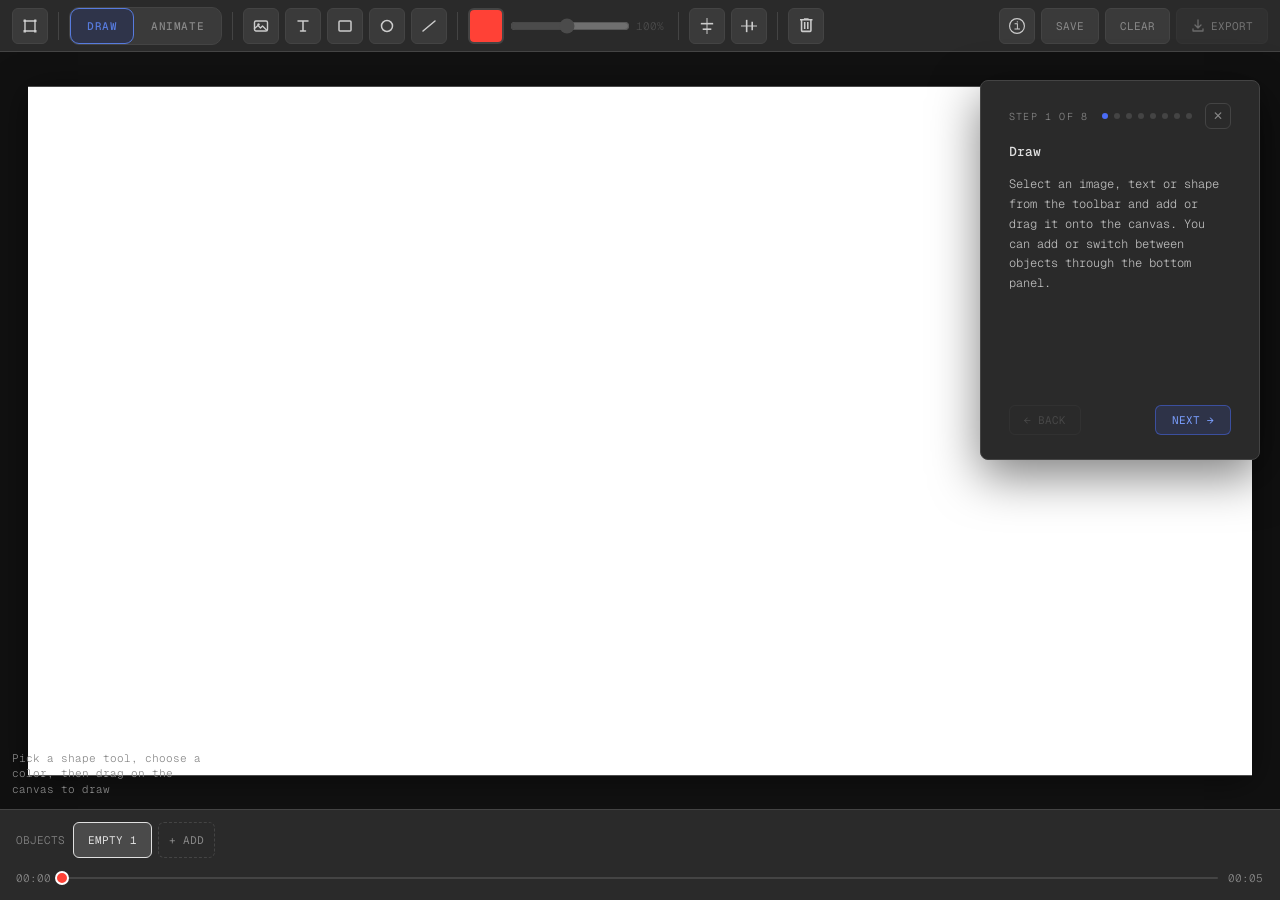
==== commit 4de4d903: "updates" ====
--- a/index.html
+++ b/index.html
@@ -287,7 +287,7 @@
 <div id="help-modal">
   <div id="help-box">
     <div id="help-header">
-      <div id="help-step-label">STEP <span id="help-step-num">1</span> OF 7</div>
+      <div id="help-step-label">STEP <span id="help-step-num">1</span> OF 8</div>
       <div id="help-dots"></div>
       <button id="help-close" title="Close">✕</button>
     </div>
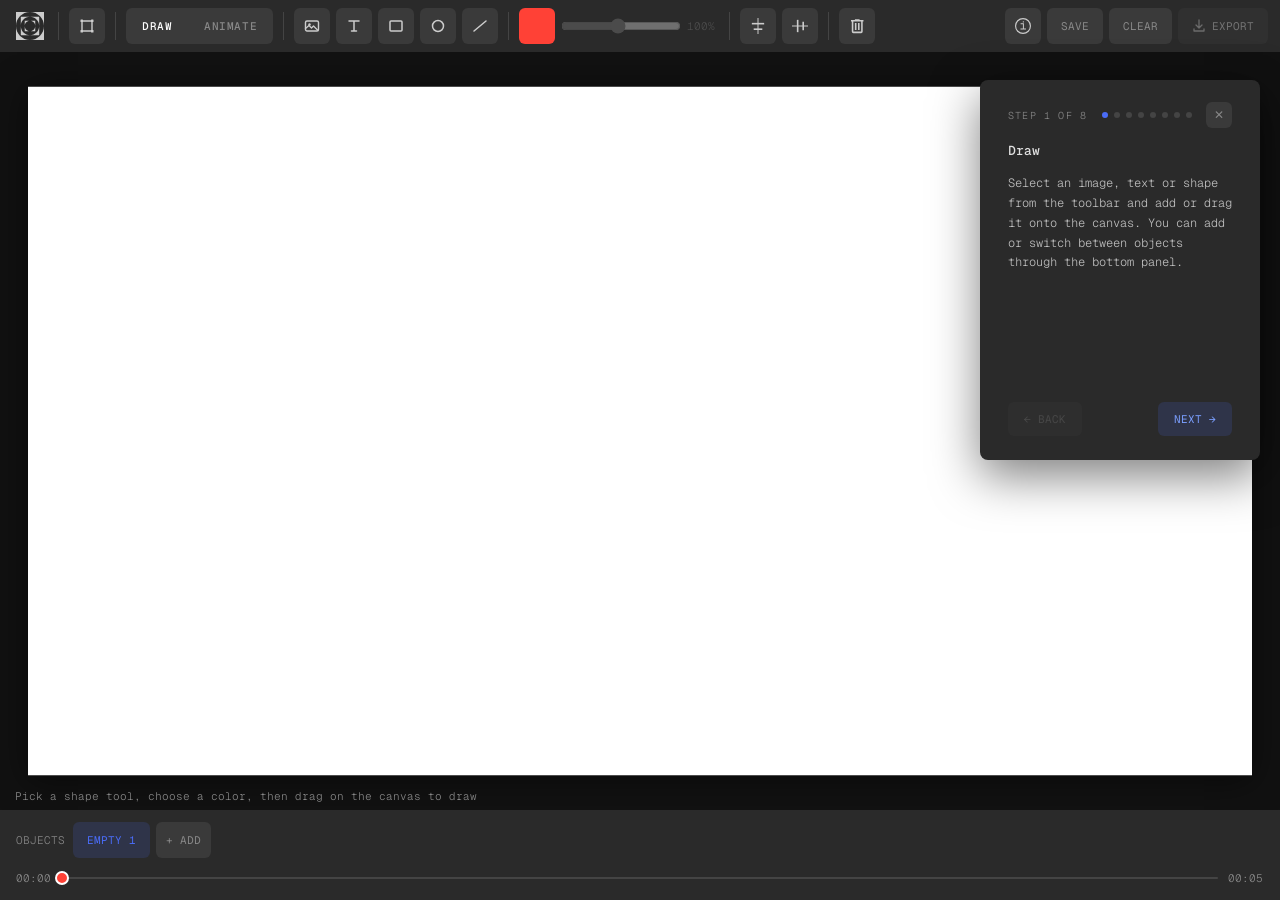
==== commit 40e75b44: "updates" ====
--- a/index.html
+++ b/index.html
@@ -33,6 +33,17 @@
 
 <!-- TOOLBAR -->
 <div id="toolbar">
+  <!-- Logo -->
+  <div id="toolbar-logo">
+    <svg width="28" height="28" viewBox="0 0 45 45" fill="none" xmlns="http://www.w3.org/2000/svg">
+      <path d="M45 45H22.5C34.9264 45 45 34.9264 45 22.5C45 10.0736 34.9264 0 22.5 0C10.0736 0 0 10.0736 0 22.5C0 34.9264 10.0736 45 22.5 45H0V0H45V45Z" fill="#ccc"/>
+      <path d="M37.2656 37.2656H22.5C30.6548 37.2656 37.2656 30.6548 37.2656 22.5C37.2656 14.3452 30.6548 7.73438 22.5 7.73438C14.3452 7.73439 7.73438 14.3452 7.73438 22.5C7.73438 30.6548 14.3452 37.2656 22.5 37.2656H7.73438V7.73438H37.2656V37.2656Z" fill="#ccc"/>
+      <path d="M30.9044 30.9044H22.4669C27.1268 30.9044 30.9044 27.1268 30.9044 22.4669C30.9044 17.807 27.1268 14.0294 22.4669 14.0294C17.807 14.0294 14.0294 17.807 14.0294 22.4669C14.0294 27.1268 17.807 30.9044 22.4669 30.9044H14.0294V14.0294H30.9044V30.9044Z" fill="#ccc"/>
+    </svg>
+  </div>
+
+  <div class="toolbar-sep"></div>
+
   <!-- Canvas settings -->
   <button class="tool-btn" id="canvas-settings-btn" title="Canvas settings">
     <svg width="16" height="16" viewBox="0 0 16 16" fill="none">
@@ -47,6 +58,7 @@
   <div class="toolbar-sep"></div>
 
   <div id="mode-btns">
+    <div id="mode-pill"></div>
     <button id="btn-draw" class="mode-btn active">DRAW</button>
     <button id="btn-record" class="mode-btn">ANIMATE</button>
   </div>
@@ -133,6 +145,7 @@
       <option value="15">15s</option>
       <option value="30">30s</option>
     </select>
+    <div class="toolbar-sep"></div>
     <button class="ctrl-btn" id="play-btn" title="Play">
       <svg width="14" height="14" viewBox="0 0 14 14" fill="none">
         <polygon points="3,1 13,7 3,13" fill="#ccc"/>
--- a/style.css
+++ b/style.css
@@ -14,9 +14,8 @@
     --canvas-surround: #111;
     --checker-mid: #555;
 
-    /* Borders */
-    --border: #444;
-    --border-hover: #666;
+
+    --timeline: #444;
 
     /* Text */
     --text: #e0e0e0;
@@ -38,10 +37,10 @@
     --color-saved: #5a9e6f;
 
     /* Mode toggle pills */
-    --toggle-draw-bg: #2f344a;
-    --toggle-draw-color: #577bde;
-    --toggle-animate-bg: #452e2c;
-    --toggle-animate-color: #ff4848;
+    --toggle-draw-bg: #4a6cf7;
+    --toggle-draw-color: #ffffff;
+    --toggle-animate-bg: #ff4136;
+    --toggle-animate-color: #ffffff;
 
     /* Buttons */
     --btn-bg: #3a3a3a;
@@ -54,6 +53,11 @@
     --font: "Geist Mono", monospace;
   }
 
+  /* RESET CSS */
+  button { appearance: none; background: none; border: none; }
+  select { border: none; }
+  input[type="text"], textarea { appearance: none; background: none; border: none; }
+
   body {
     background: var(--bg);
     color: var(--text);
@@ -67,10 +71,18 @@
     user-select: none;
   }
 
+  #toolbar-logo {
+    display: flex;
+    align-items: center;
+    justify-content: center;
+    width: 36px;
+    height: 36px;
+    flex-shrink: 0;
+  }
+
   /* TOP TOOLBAR */
   #toolbar {
     background: var(--panel);
-    border-bottom: 1px solid var(--border);
     height: 52px;
     display: flex;
     align-items: center;
@@ -83,7 +95,6 @@
     width: 36px;
     height: 36px;
     background: var(--btn-bg);
-    border: 1px solid var(--border);
     border-radius: 6px;
     cursor: pointer;
     display: flex;
@@ -92,12 +103,12 @@
     transition: all 0.15s;
     position: relative;
   }
-  .tool-btn:hover { background: var(--btn-active); border-color: var(--border-hover); }
+  .tool-btn:hover { background: var(--btn-active); }
   .tool-btn.active { border-color: var(--accent-blue); background: rgba(var(--accent-blue-rgb), 0.15); }
 
   .tool-btn svg { pointer-events: none; }
 
-  .toolbar-sep { width: 1px; height: 28px; background: var(--border); margin: 0 4px; }
+  .toolbar-sep { width: 1px; height: 28px; background: var(--timeline); margin: 0 4px; }
 
   #draw-tools, #record-tools {
     display: flex;
@@ -110,14 +121,13 @@
   #color-btn {
     width: 36px; height: 36px;
     border-radius: 6px;
-    border: 2px solid var(--border);
     cursor: pointer;
     transition: border-color 0.15s;
     padding: 0;
     overflow: hidden;
     position: relative;
   }
-  #color-btn:hover { border-color: var(--border-hover); }
+  #color-btn:hover {}
   #color-input {
     position: absolute; inset: 0;
     width: 100%; height: 100%;
@@ -159,7 +169,6 @@
   /* Size selector */
   #size-select {
     background: var(--btn-bg);
-    border: 1px solid var(--border);
     border-radius: 6px;
     color: var(--text);
     font-family: var(--font);
@@ -174,7 +183,6 @@
   #export-btn {
     margin-left: auto;
     background: var(--btn-bg);
-    border: 1px solid var(--border);
     border-radius: 6px;
     color: var(--text);
     font-family: var(--font);
@@ -185,7 +193,7 @@
     display: flex; align-items: center; gap: 6px;
     transition: all 0.15s;
   }
-  #export-btn:hover { background: var(--btn-active); border-color: var(--border-hover); }
+  #export-btn:hover { background: var(--btn-active); }
   #export-btn:disabled { opacity: 0.4; cursor: not-allowed; }
 
   /* CANVAS AREA */
@@ -235,13 +243,13 @@
   /* Status bar */
   #status {
       position: absolute;
-      bottom: 12px;
-      left: 12px;
+      bottom: 6px;
+      left: 15px;
       font-family: var(--font);
       font-size: 11px;
       color: var(--text-dim);
       pointer-events: none;
-      max-width: 200px;
+      max-width: 1000px;
       line-height: 1.4;
       word-break: break-word;
   }
@@ -249,7 +257,6 @@
   /* BOTTOM PANEL */
   #bottom-panel {
     background: var(--panel);
-    border-top: 1px solid var(--border);
     padding: 12px 16px;
     padding-bottom: max(12px, calc(12px + env(safe-area-inset-bottom)));
     flex-shrink: 0;
@@ -281,7 +288,6 @@
     height: 36px;
     padding: 0 14px;
     background: var(--btn-bg);
-    border: 1px solid var(--border);
     border-radius: 6px;
     color: var(--text-dim);
     font-family: var(--font);
@@ -291,18 +297,19 @@
     white-space: nowrap;
   }
   .layer-tab:hover { background: var(--btn-active); color: var(--text); }
-  .layer-tab.active { border-color: var(--text); color: var(--text); background: var(--btn-active); }
-  .layer-tab.has-shape { border-color: var(--accent-blue); color: var(--text); }
-  .layer-tab.has-animation { border-color: var(--accent); color: var(--text); }
+  .layer-tab.active { color: var(--accent-blue); background: rgba(var(--accent-blue-rgb), 0.15); }
+  .layer-tab.has-shape { color: var(--text); }
+  .layer-tab.has-animation { color: var(--text); }
+  .layer-tab.active.has-shape { color: var(--accent-blue); }
+  .layer-tab.active.has-animation { color: var(--accent); background: rgba(var(--accent-rgb), 0.15); }
   .layer-tab.dragging { opacity: 0.35; cursor: grabbing; }
-  .layer-tab.drag-over { border-color: var(--accent-blue); background: rgba(var(--accent-blue-rgb), 0.2); }
+  .layer-tab.drag-over { background: rgba(var(--accent-blue-rgb), 0.2); }
   .layer-tab[draggable="true"] { cursor: grab; }
 
   #add-layer-btn {
     height: 36px;
     padding: 0 10px;
-    background: none;
-    border: 1px dashed var(--border);
+    background: var(--btn-bg);
     border-radius: 6px;
     color: var(--text-dim);
     font-family: var(--font);
@@ -312,12 +319,11 @@
     white-space: nowrap;
     flex-shrink: 0;
   }
-  #add-layer-btn:hover { border-color: var(--border-hover); color: var(--text); }
+  #add-layer-btn:hover {color: var(--text); background: var(--btn-bg);}
 
   .ctrl-btn {
     width: 36px; height: 36px;
     background: var(--btn-bg);
-    border: 1px solid var(--border);
     border-radius: 6px;
     cursor: pointer;
     display: flex; align-items: center; justify-content: center;
@@ -369,7 +375,7 @@
     position: absolute;
     top: 50%; transform: translateY(-50%);
     width: 100%; height: 2px;
-    background: var(--border);
+    background: var(--timeline);
     border-radius: 1px;
   }
 
@@ -401,25 +407,38 @@
     display: flex;
     align-items: stretch;
     background: var(--btn-bg);
-    border: 1px solid var(--border);
-    border-radius: 10px;
+    border-radius: 6px;
     gap: 0;
+    position: relative;
+  }
+
+  #mode-pill {
+    position: absolute;
+    top: 0;
+    bottom: 0;
+    border-radius: 4px;
+    transition: transform 0.22s ease, width 0.22s ease, background 0.22s ease;
+    pointer-events: none;
+    background: var(--toggle-draw-bg);
+  }
+  #mode-pill.animate {
+    background: var(--toggle-animate-bg);
   }
 
   .mode-btn {
     height: 36px;
     padding: 0 16px;
-    border-radius: 9px;
+    border-radius: 5px;
     font-family: var(--font);
     font-size: 11px;
     font-weight: 500;
     letter-spacing: 0.05em;
     cursor: pointer;
-    transition: all 0.18s ease;
+    transition: color 0.18s ease;
     white-space: nowrap;
     background: transparent;
-    border: 1px solid transparent;
-    color: var(--text-dim);
+    color: var(--text-dim);
+    position: relative;
   }
   .mode-btn:hover:not(.active):not(:disabled) {
     color: var(--text);
@@ -427,15 +446,11 @@
 
   /* DRAW active */
   #btn-draw.active {
-    background: var(--toggle-draw-bg);
-    border-color: var(--toggle-draw-color);
     color: var(--toggle-draw-color);
   }
 
   /* ANIMATE active */
   #btn-record.active {
-    background: var(--toggle-animate-bg);
-    border-color: var(--toggle-animate-color);
     color: var(--toggle-animate-color);
   }
 
@@ -445,7 +460,6 @@
   }
   #duration-select {
     background: var(--btn-bg);
-    border: 1px solid var(--border);
     border-radius: 6px;
     color: var(--text);
     font-family: var(--font);
@@ -468,7 +482,6 @@
   #modal.visible { display: flex; }
   #modal-box {
     background: var(--panel);
-    border: 1px solid var(--border);
     border-radius: 10px;
     padding: 28px 32px;
     min-width: 280px;
@@ -480,38 +493,38 @@
     display: flex; align-items: center; gap: 4px; margin-bottom: 4px;
   }
   #modal-filename {
-    flex: 1; background: var(--btn-bg); border: 1px solid var(--border);
+    flex: 1; background: var(--btn-bg);
     border-radius: 6px; color: var(--text); font-family: var(--font);
     font-size: 12px; padding: 6px 10px; outline: none;
   }
-  #modal-filename:focus { border-color: var(--border-hover); }
+  #modal-filename:focus {}
   #modal-filename-ext { font-family: var(--font); font-size: 12px; color: var(--text-dim); }
   #modal-progress-bg {
-    height: 4px; background: var(--border); border-radius: 2px; overflow: hidden; margin-bottom: 20px;
+    height: 4px; background: #444; border-radius: 2px; overflow: hidden; margin-bottom: 20px;
   }
   #modal-progress { height: 100%; background: var(--accent); width: 0%; transition: width 0.1s; }
   #modal-cancel {
-    background: none; border: 1px solid var(--border); border-radius: 6px;
+    background: var(--btn-bg); border-radius: 6px;
     color: var(--text-dim); font-family: var(--font); font-size: 11px;
-    padding: 8px 16px; cursor: pointer; transition: all 0.15s;
-  }
-  #modal-cancel:hover { border-color: var(--border-hover); color: var(--text); background: var(--btn-bg); }
+    padding: 10px 16px; cursor: pointer; transition: all 0.15s;
+  }
+  #modal-cancel:hover {color: var(--text); background: var(--btn-bg); }
   #modal-save-footer {
     display: flex; justify-content: center; gap: 8px; margin-top: 24px;
   }
-  #modal-save-phase { padding: 8px 0 4px; }
+  #modal-save-phase { padding: 10px 0 4px; }
   #modal-save-cancel {
-    background: none; border: 1px solid var(--border); border-radius: 6px;
+    background: var(--btn-bg); border-radius: 6px;
     color: var(--text-dim); font-family: var(--font); font-size: 11px;
-    padding: 8px 16px; cursor: pointer; transition: all 0.15s;
-  }
-  #modal-save-cancel:hover { border-color: var(--border-hover); color: var(--text); background: var(--btn-bg); }
+    padding: 10px 16px; cursor: pointer; transition: all 0.15s;
+  }
+  #modal-save-cancel:hover {color: var(--text); background: var(--btn-bg); }
   #modal-save-done {
-    background: rgba(var(--accent-blue-rgb), 0.15); border: 1px solid rgba(var(--accent-blue-rgb), 0.5);
+    background: rgba(var(--accent-blue-rgb), 0.15);
     border-radius: 6px; color: var(--accent-blue-light); font-family: var(--font); font-size: 11px;
-    padding: 8px 20px; cursor: pointer; transition: all 0.15s;
-  }
-  #modal-save-done:hover { background: rgba(var(--accent-blue-rgb), 0.25); border-color: rgba(var(--accent-blue-rgb), 0.8); color: var(--accent-blue-light); }
+    padding: 10px 20px; cursor: pointer; transition: all 0.15s;
+  }
+  #modal-save-done:hover { background: rgba(var(--accent-blue-rgb), 0.25); color: var(--accent-blue-light); }
   #modal-status {
     font-family: var(--font);
     font-size: 11px;
@@ -524,7 +537,6 @@
     display: none;
     position: absolute;
     background: var(--panel);
-    border: 1px solid var(--border);
     border-radius: 8px;
     padding: 14px 16px;
     width: 220px;
@@ -560,7 +572,6 @@
     position: relative;
     width: 32px; height: 32px;
     border-radius: 6px;
-    border: 1.5px solid var(--border);
     overflow: hidden;
     cursor: pointer;
     flex-shrink: 0;
@@ -592,7 +603,6 @@
   #insp-close {
     margin-top: 2px;
     background: var(--btn-bg);
-    border: 1px solid var(--border);
     border-radius: 6px;
     color: var(--text);
     font-family: var(--font);
@@ -616,19 +626,17 @@
   #info-btn {
     width: 36px; height: 36px;
     background: var(--btn-bg);
-    border: 1px solid var(--border);
     border-radius: 6px;
     cursor: pointer;
     display: flex; align-items: center; justify-content: center;
     transition: all 0.15s;
     flex-shrink: 0;
   }
-  #info-btn:hover { background: var(--btn-active); border-color: var(--border-hover); }
+  #info-btn:hover { background: var(--btn-active); }
 
   /* Save button */
   #save-btn {
     background: var(--btn-bg);
-    border: 1px solid var(--border);
     border-radius: 6px;
     color: var(--text-dim);
     font-family: var(--font);
@@ -640,7 +648,7 @@
     transition: all 0.15s;
     white-space: nowrap;
   }
-  #save-btn:hover { background: var(--btn-active); border-color: var(--border-hover); color: var(--text-hover); }
+  #save-btn:hover { background: var(--btn-active); color: var(--text-hover); }
   #save-btn.unsaved { border-color: var(--accent); color: var(--accent); }
   #save-btn.unsaved:hover { background: var(--btn-active); }
   #save-btn.saved-flash { border-color: var(--color-saved); color: var(--color-saved); }
@@ -657,7 +665,6 @@
 
   #help-box {
       background: var(--panel);
-      border: 1px solid var(--border);
       border-radius: 8px;
       padding: 22px 28px 24px;
       width: 280px;
@@ -686,8 +693,7 @@
   /* ✕ close button in header */
   #help-close {
     width: 26px; height: 26px;
-    background: none;
-    border: 1px solid var(--border);
+    background: var(--btn-bg);
     border-radius: 6px;
     color: var(--text-dim);
     font-size: 12px;
@@ -698,7 +704,7 @@
     padding: 0;
     flex-shrink: 0;
   }
-  #help-close:hover { border-color: var(--border-hover); color: var(--text); background: var(--btn-bg); }
+  #help-close:hover {color: var(--text); background: var(--btn-bg); }
 
   #help-title {
     font-family: var(--font);
@@ -732,7 +738,7 @@
   .help-dot {
     width: 6px; height: 6px;
     border-radius: 50%;
-    background: var(--border);
+    background: #444;
     transition: background 0.2s;
   }
   .help-dot.active { background: var(--accent-blue); }
@@ -743,33 +749,31 @@
   }
 
   #help-back {
-    background: none;
-    border: 1px solid var(--border);
-    border-radius: 6px;
-    color: var(--text-dim);
-    font-family: var(--font);
-    font-size: 11px;
-    padding: 7px 14px;
+    background: var(--btn-bg);
+    border-radius: 6px;
+    color: var(--text-dim);
+    font-family: var(--font);
+    font-size: 11px;
+    padding: 10px 16px;
     cursor: pointer;
     transition: all 0.15s;
     white-space: nowrap;
   }
-  #help-back:hover:not(:disabled) { border-color: var(--border-hover); color: var(--text); background: var(--btn-bg); }
+  #help-back:hover:not(:disabled) {color: var(--text); background: var(--btn-bg); }
   #help-back:disabled { opacity: 0.3; cursor: not-allowed; }
 
   #help-next {
     background: rgba(var(--accent-blue-rgb), 0.15);
-    border: 1px solid rgba(var(--accent-blue-rgb), 0.5);
     border-radius: 6px;
     color: var(--accent-blue-light);
     font-family: var(--font);
     font-size: 11px;
-    padding: 7px 16px;
+    padding: 10px 16px;
     cursor: pointer;
     transition: all 0.15s;
     white-space: nowrap;
   }
-  #help-next:hover { background: rgba(var(--accent-blue-rgb), 0.25); border-color: rgba(var(--accent-blue-rgb), 0.8); color: var(--accent-blue-light); }
+  #help-next:hover { background: rgba(var(--accent-blue-rgb), 0.25); color: var(--accent-blue-light); }
 
   /* ─── CANVAS SETTINGS MODAL ──────────────────────────────────────────────── */
   #canvas-modal {
@@ -784,7 +788,6 @@
 
   #canvas-modal-box {
     background: var(--panel);
-    border: 1px solid var(--border);
     border-radius: 12px;
     padding: 22px 26px 24px;
     width: 340px;
@@ -811,8 +814,7 @@
 
   #canvas-modal-close {
     width: 26px; height: 26px;
-    background: none;
-    border: 1px solid var(--border);
+    background: var(--btn-bg);
     border-radius: 6px;
     color: var(--text-dim);
     font-size: 12px;
@@ -821,7 +823,7 @@
     transition: all 0.15s;
     padding: 0;
   }
-  #canvas-modal-close:hover { border-color: var(--border-hover); color: var(--text); background: var(--btn-bg); }
+  #canvas-modal-close:hover {color: var(--text); background: var(--btn-bg); }
 
   .canvas-section-label {
     font-family: var(--font);
@@ -841,9 +843,8 @@
   .ratio-btn {
     flex: 1;
     background: var(--btn-bg);
-    border: 1.5px solid var(--border);
     border-radius: 8px;
-    padding: 12px 8px 10px;
+    padding: 12px 10px 10px;
     cursor: pointer;
     display: flex;
     flex-direction: column;
@@ -854,7 +855,7 @@
     font-family: var(--font);
     font-size: 11px;
   }
-  .ratio-btn:hover { background: var(--btn-active); border-color: var(--border-hover); color: var(--text); }
+  .ratio-btn:hover { background: var(--btn-active); color: var(--text); }
   .ratio-btn.active {
     border-color: var(--accent-blue);
     background: rgba(var(--accent-blue-rgb), 0.12);
@@ -886,7 +887,6 @@
     position: relative;
     width: 36px; height: 36px;
     border-radius: 6px;
-    border: 1.5px solid var(--border);
     overflow: hidden;
     cursor: pointer;
     flex-shrink: 0;
@@ -930,35 +930,32 @@
   }
 
   #canvas-modal-cancel {
-    background: none;
-    border: 1px solid var(--border);
-    border-radius: 6px;
-    color: var(--text-dim);
-    font-family: var(--font);
-    font-size: 11px;
-    padding: 8px 16px;
-    cursor: pointer;
-    transition: all 0.15s;
-  }
-  #canvas-modal-cancel:hover { border-color: var(--border-hover); color: var(--text); background: var(--btn-bg); }
+    background: var(--btn-bg);
+    border-radius: 6px;
+    color: var(--text-dim);
+    font-family: var(--font);
+    font-size: 11px;
+    padding: 10px 16px;
+    cursor: pointer;
+    transition: all 0.15s;
+  }
+  #canvas-modal-cancel:hover {color: var(--text); background: var(--btn-bg); }
 
   #canvas-modal-save {
     background: rgba(var(--accent-blue-rgb), 0.15);
-    border: 1px solid rgba(var(--accent-blue-rgb), 0.5);
     border-radius: 6px;
     color: var(--accent-blue-light);
     font-family: var(--font);
     font-size: 11px;
-    padding: 8px 20px;
-    cursor: pointer;
-    transition: all 0.15s;
-  }
-  #canvas-modal-save:hover { background: rgba(var(--accent-blue-rgb), 0.25); border-color: rgba(var(--accent-blue-rgb), 0.8); color: var(--accent-blue-light); }
+    padding: 10px 20px;
+    cursor: pointer;
+    transition: all 0.15s;
+  }
+  #canvas-modal-save:hover { background: rgba(var(--accent-blue-rgb), 0.25); color: var(--accent-blue-light); }
 
   /* ─── RESET BUTTON ─────────────────────────────────────────────────────── */
   #reset-btn {
     background: var(--btn-bg);
-    border: 1px solid var(--border);
     border-radius: 6px;
     color: var(--text-dim);
     font-family: var(--font);
@@ -970,7 +967,7 @@
     transition: all 0.15s;
     white-space: nowrap;
   }
-  #reset-btn:hover { background: var(--btn-active); border-color: var(--border-hover); color: var(--text-hover); }
+  #reset-btn:hover { background: var(--btn-active); color: var(--text-hover); }
 
   /* ─── RESET CONFIRMATION MODAL ──────────────────────────────────────────── */
   #reset-modal {
@@ -985,7 +982,6 @@
 
   #reset-modal-box {
     background: var(--panel);
-    border: 1px solid var(--border);
     border-radius: 12px;
     padding: 26px 28px 24px;
     width: 360px;
@@ -1020,26 +1016,24 @@
   }
 
   #reset-modal-cancel {
-    background: none;
-    border: 1px solid var(--border);
-    border-radius: 6px;
-    color: var(--text-dim);
-    font-family: var(--font);
-    font-size: 11px;
-    padding: 8px 16px;
-    cursor: pointer;
-    transition: all 0.15s;
-  }
-  #reset-modal-cancel:hover { border-color: var(--border-hover); color: var(--text); background: var(--btn-active); }
+    background: var(--btn-bg);
+    border-radius: 6px;
+    color: var(--text-dim);
+    font-family: var(--font);
+    font-size: 11px;
+    padding: 10px 16px;
+    cursor: pointer;
+    transition: all 0.15s;
+  }
+  #reset-modal-cancel:hover {color: var(--text); background: var(--btn-active); }
 
   #reset-modal-confirm {
     background: rgba(var(--accent-blue-rgb), 0.15);
-    border: 1px solid rgba(var(--accent-blue-rgb), 0.5);
     border-radius: 6px;
     color: var(--accent-blue-light);
     font-family: var(--font);
     font-size: 11px;
-    padding: 8px 20px;
+    padding: 10px 16px;
     cursor: pointer;
     transition: all 0.15s;
   }
@@ -1106,7 +1100,6 @@
       white-space: nowrap;
       flex-shrink: 0;
       background: var(--btn-bg);
-      border: 1px solid var(--border);
       border-radius: 6px;
       color: var(--text-dim);
       font-family: var(--font);
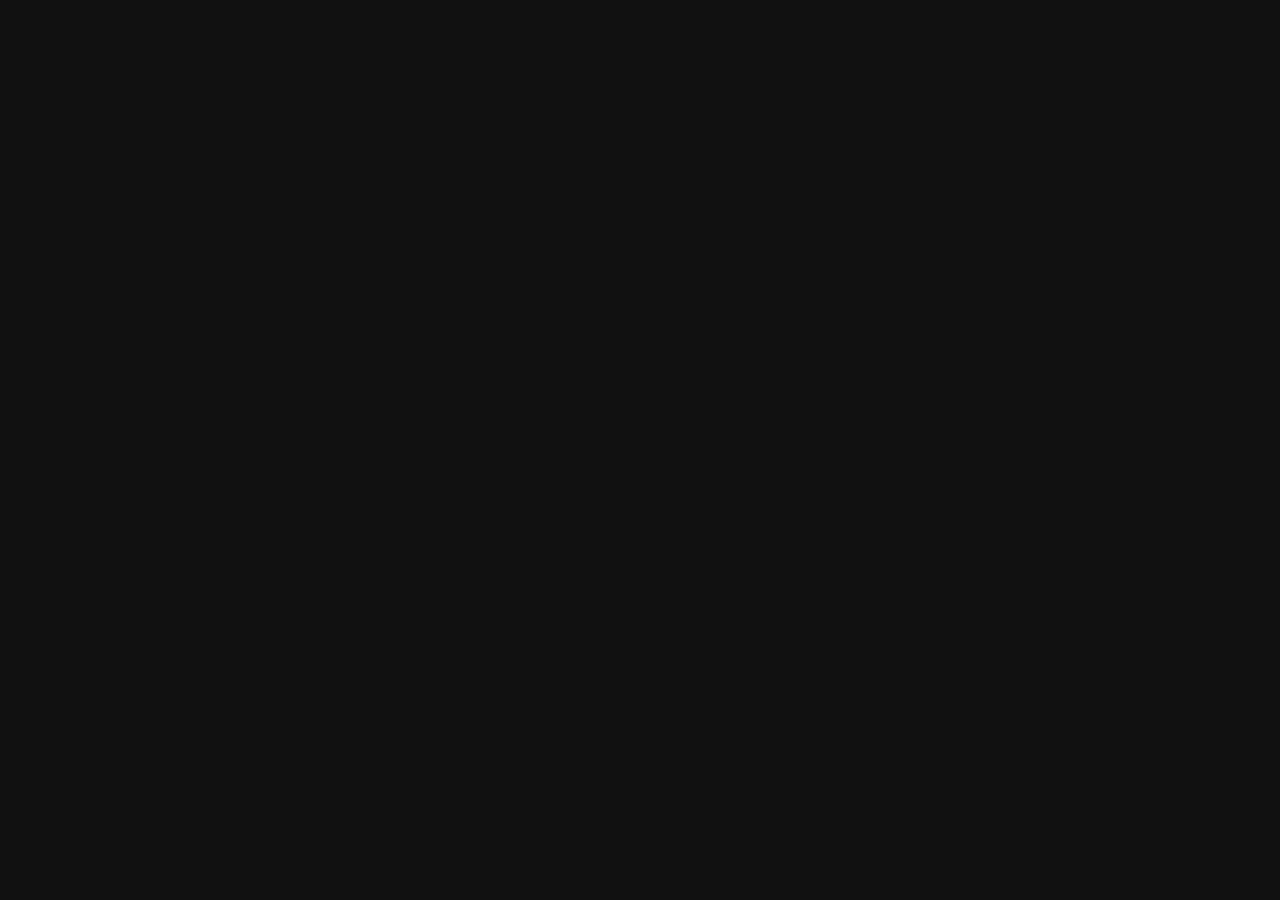
==== commit 3b5c0585: "read me / splash" ====
--- a/index.html
+++ b/index.html
@@ -7,7 +7,7 @@
 
 <!-- PWA Meta Tags -->
 <meta name="theme-color" content="#1a1a1a" />
-<meta name="description" content="Record and animate shapes and images on a canvas" />
+<meta name="description" content="Trackpad based animation tool" />
 <meta name="mobile-web-app-capable" content="yes" />
 <meta name="apple-mobile-web-app-capable" content="yes" />
 <meta name="apple-mobile-web-app-status-bar-style" content="black-translucent" />
@@ -30,6 +30,11 @@
 <link rel="stylesheet" href="style.css">
 </head>
 <body>
+
+<!-- SPLASH SCREEN -->
+<div id="splash">
+  <video id="splash-video" src="logo.mp4" autoplay muted playsinline></video>
+</div>
 
 <!-- TOOLBAR -->
 <div id="toolbar">
--- a/style.css
+++ b/style.css
@@ -69,6 +69,28 @@
     flex-direction: column;
     overflow: hidden;
     user-select: none;
+  }
+
+  #splash {
+    position: fixed;
+    inset: 0;
+    background: #111111;
+    display: flex;
+    align-items: center;
+    justify-content: center;
+    z-index: 9999;
+    opacity: 1;
+    transition: opacity 0.6s ease;
+    pointer-events: none;
+  }
+
+ #splash.fade-out {
+  opacity: 0;
+  }
+  
+  #splash-video {
+    width: 800px;
+    height: auto;
   }
 
   #toolbar-logo {
